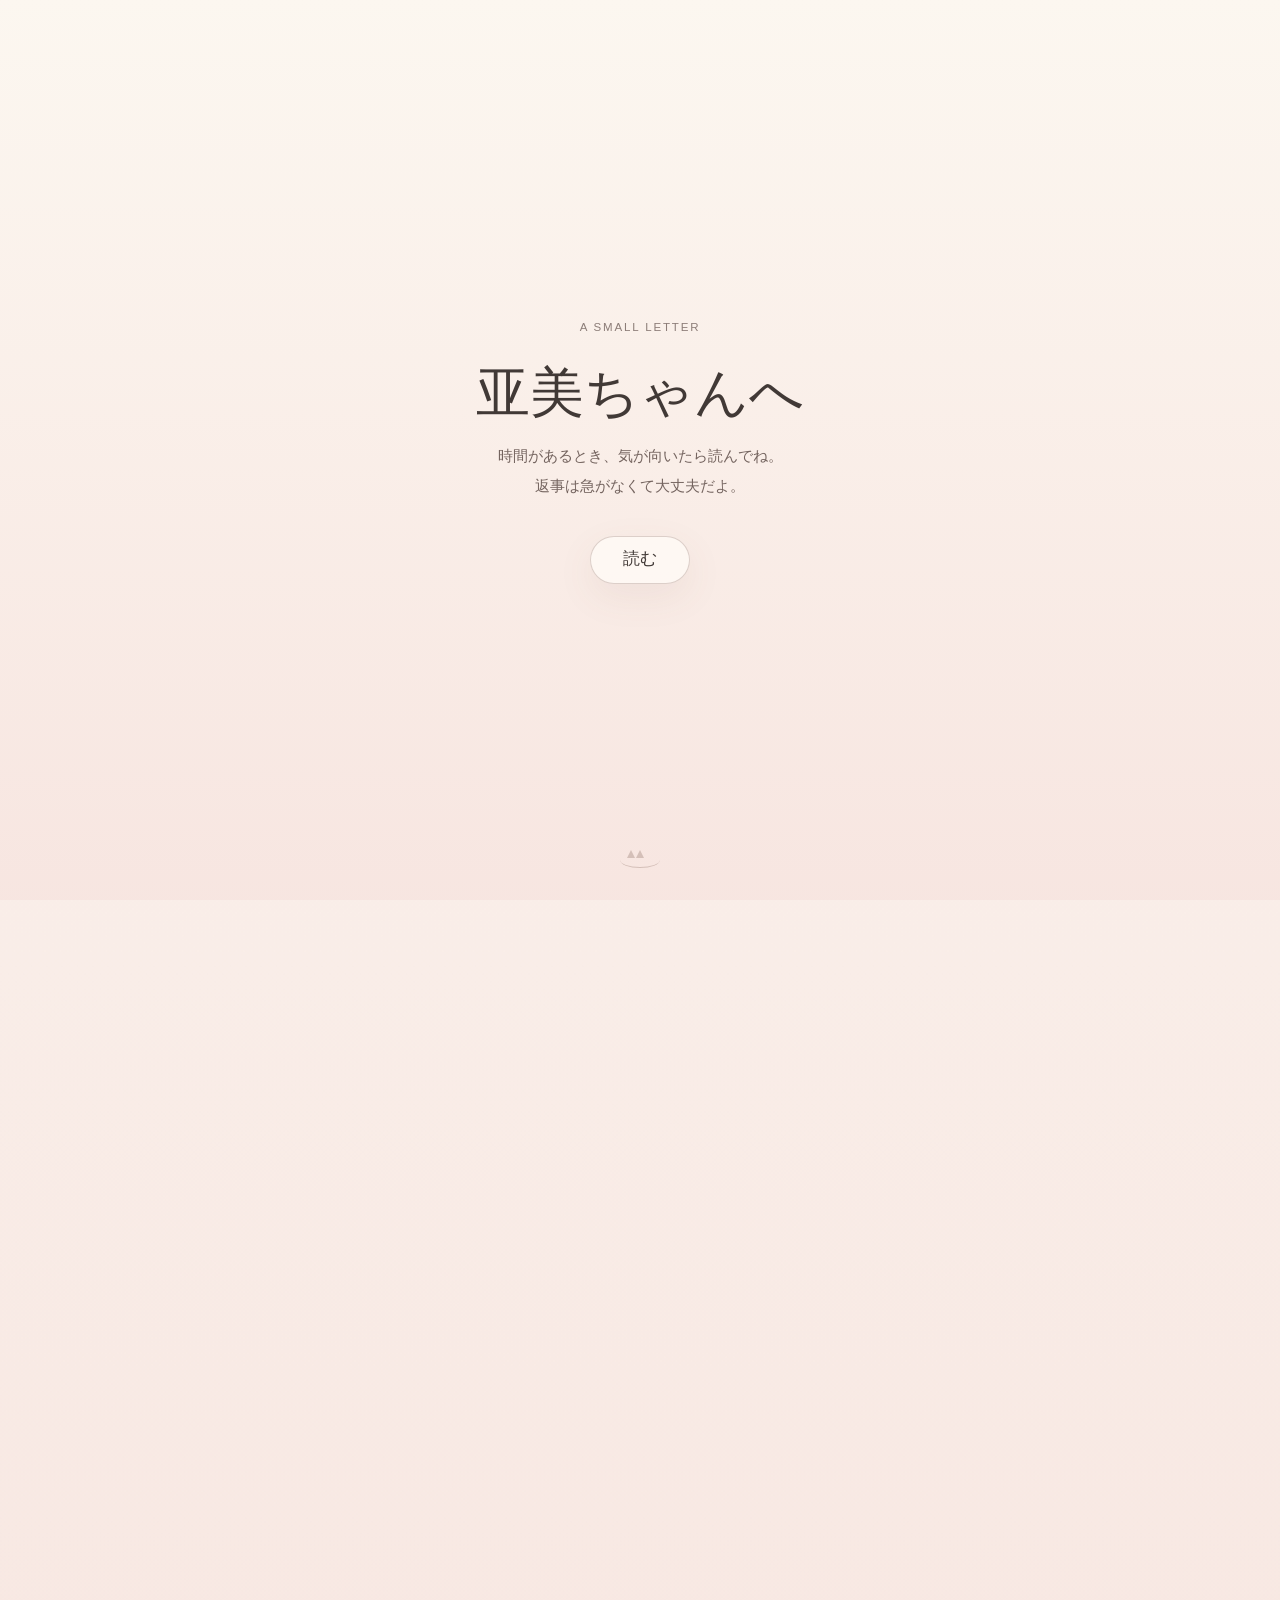
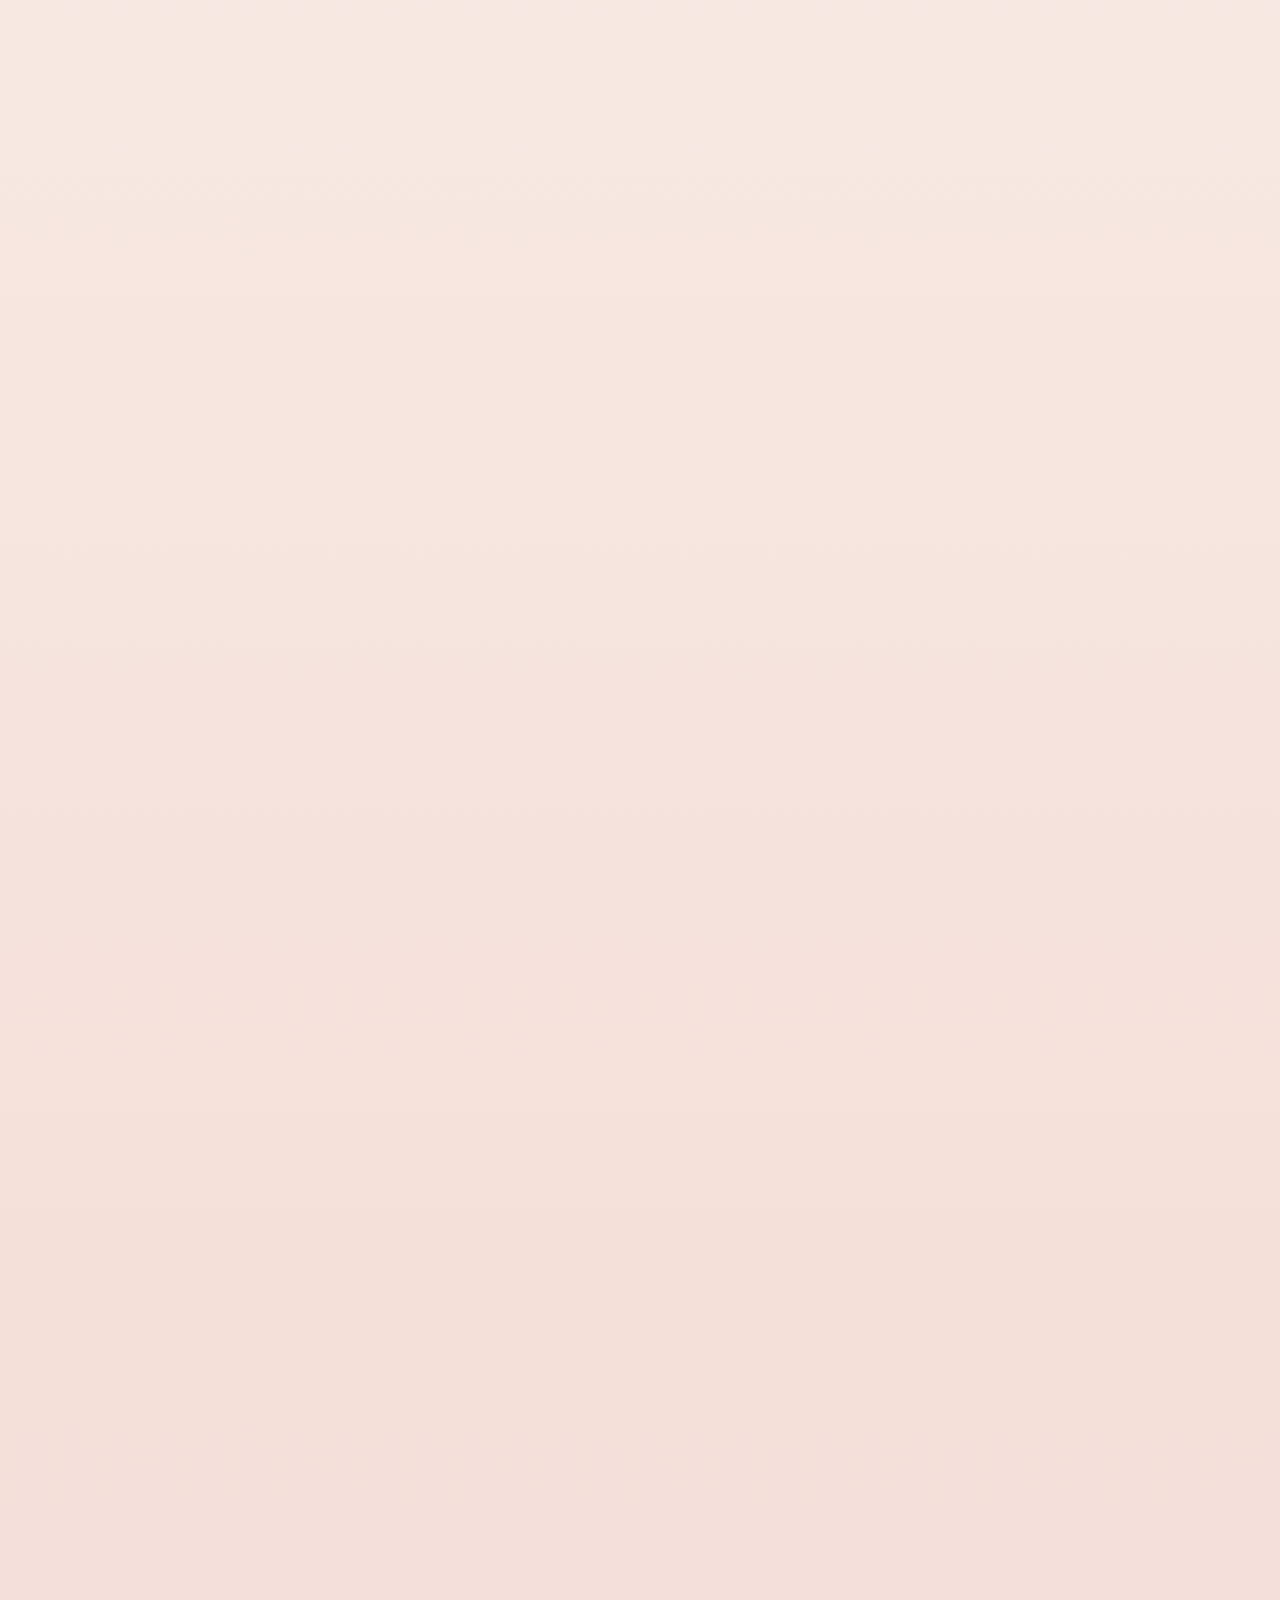
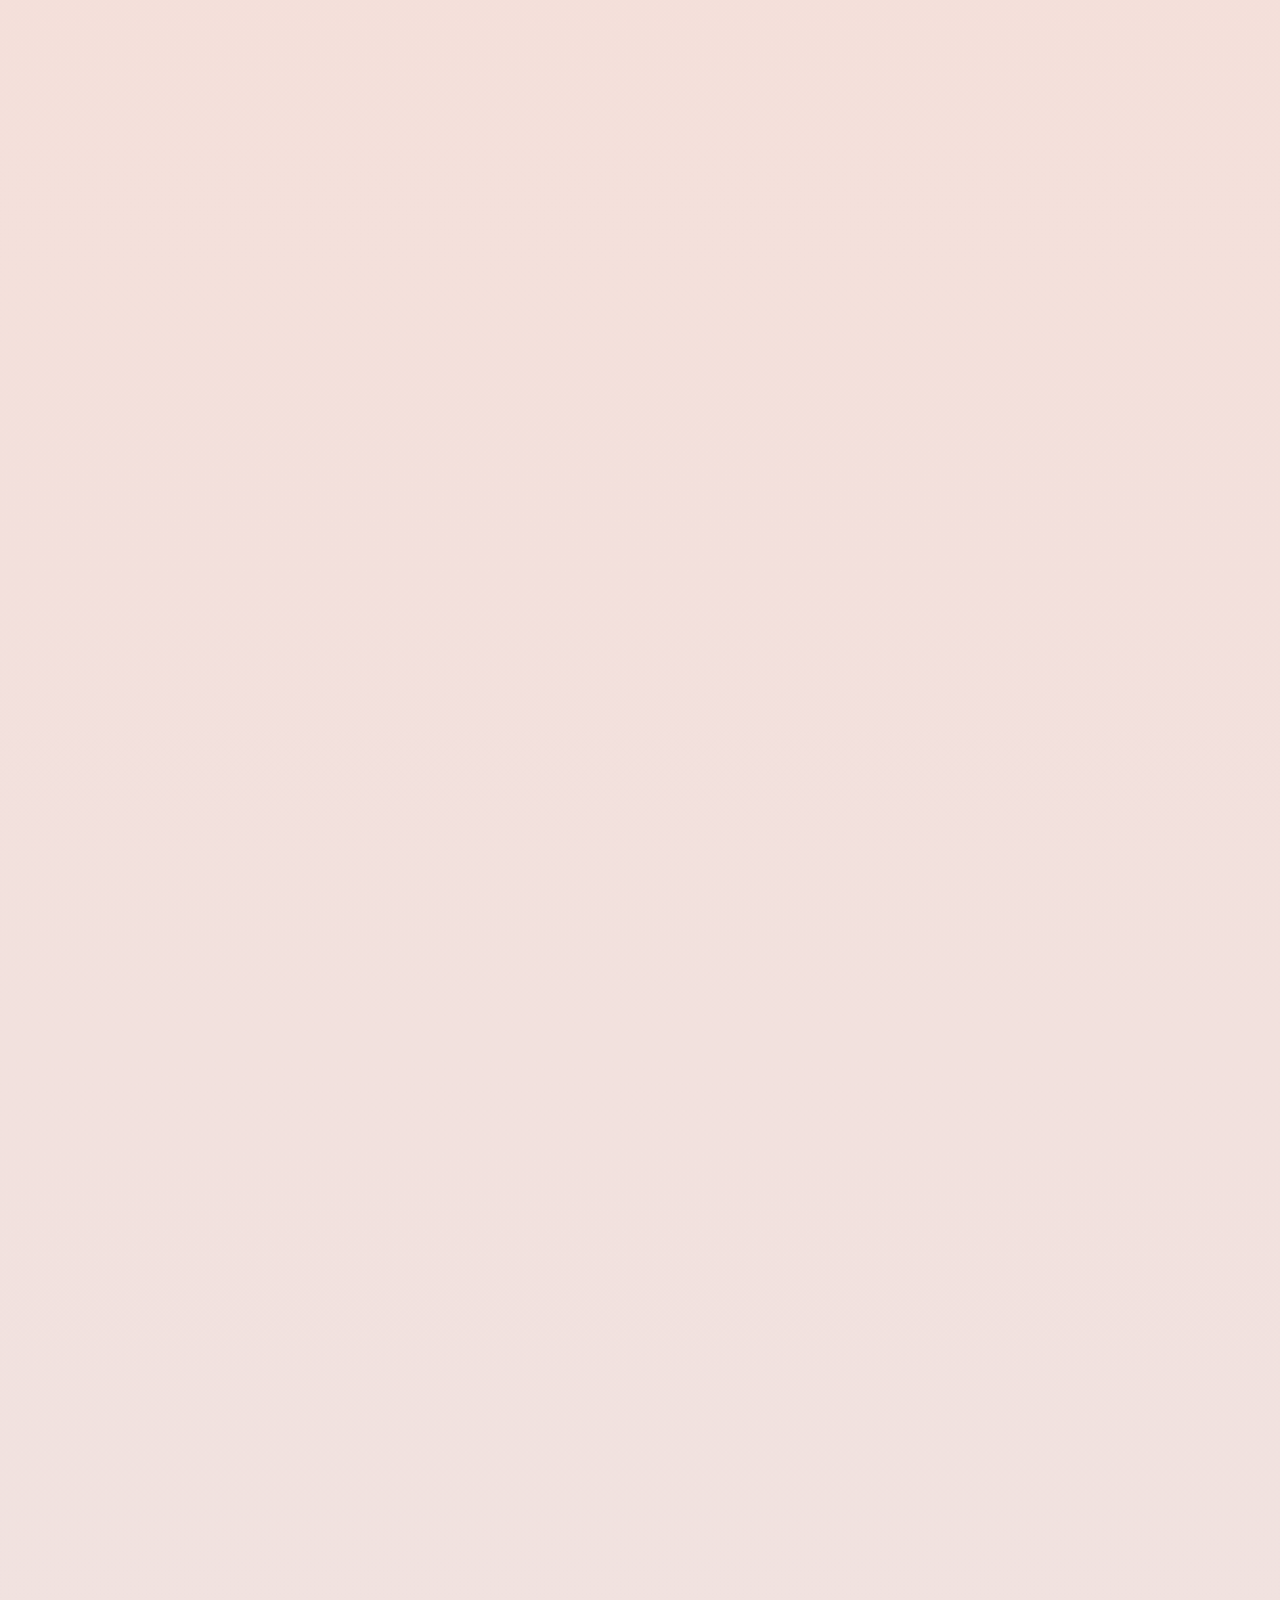
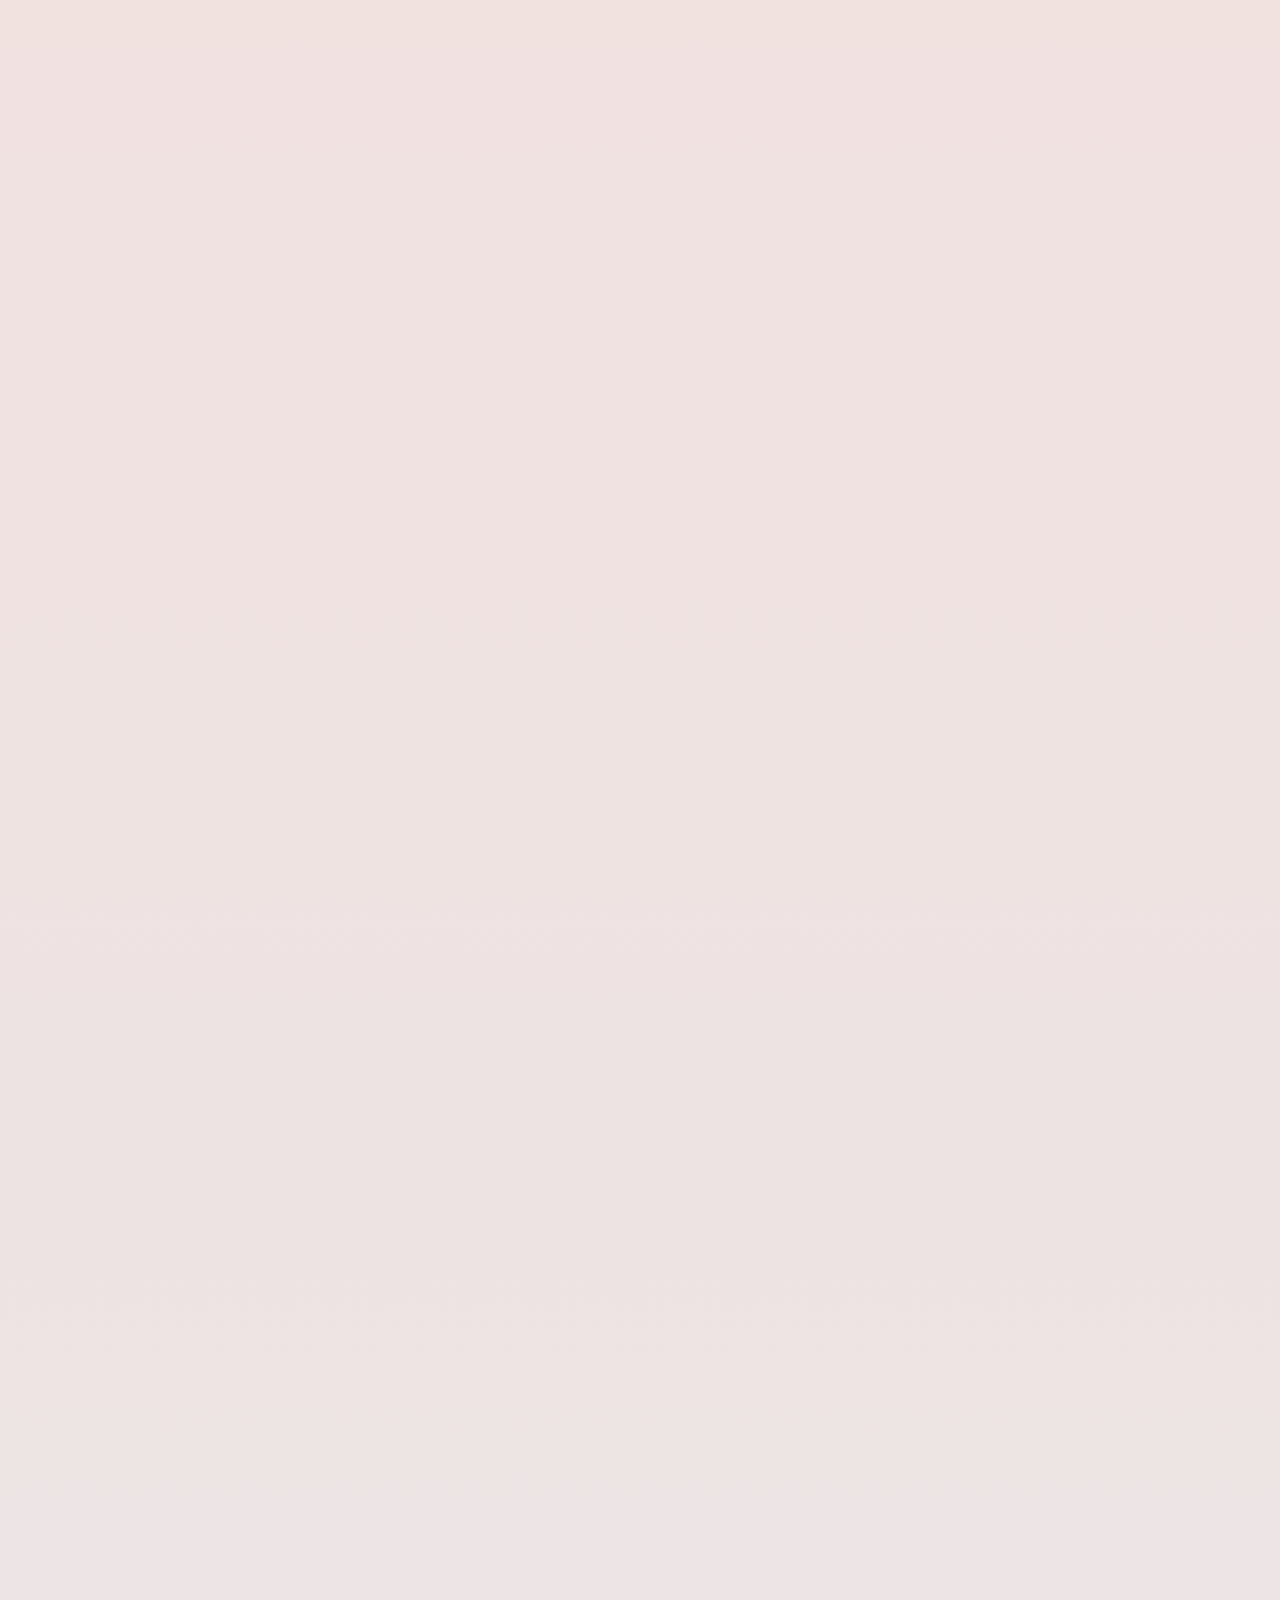
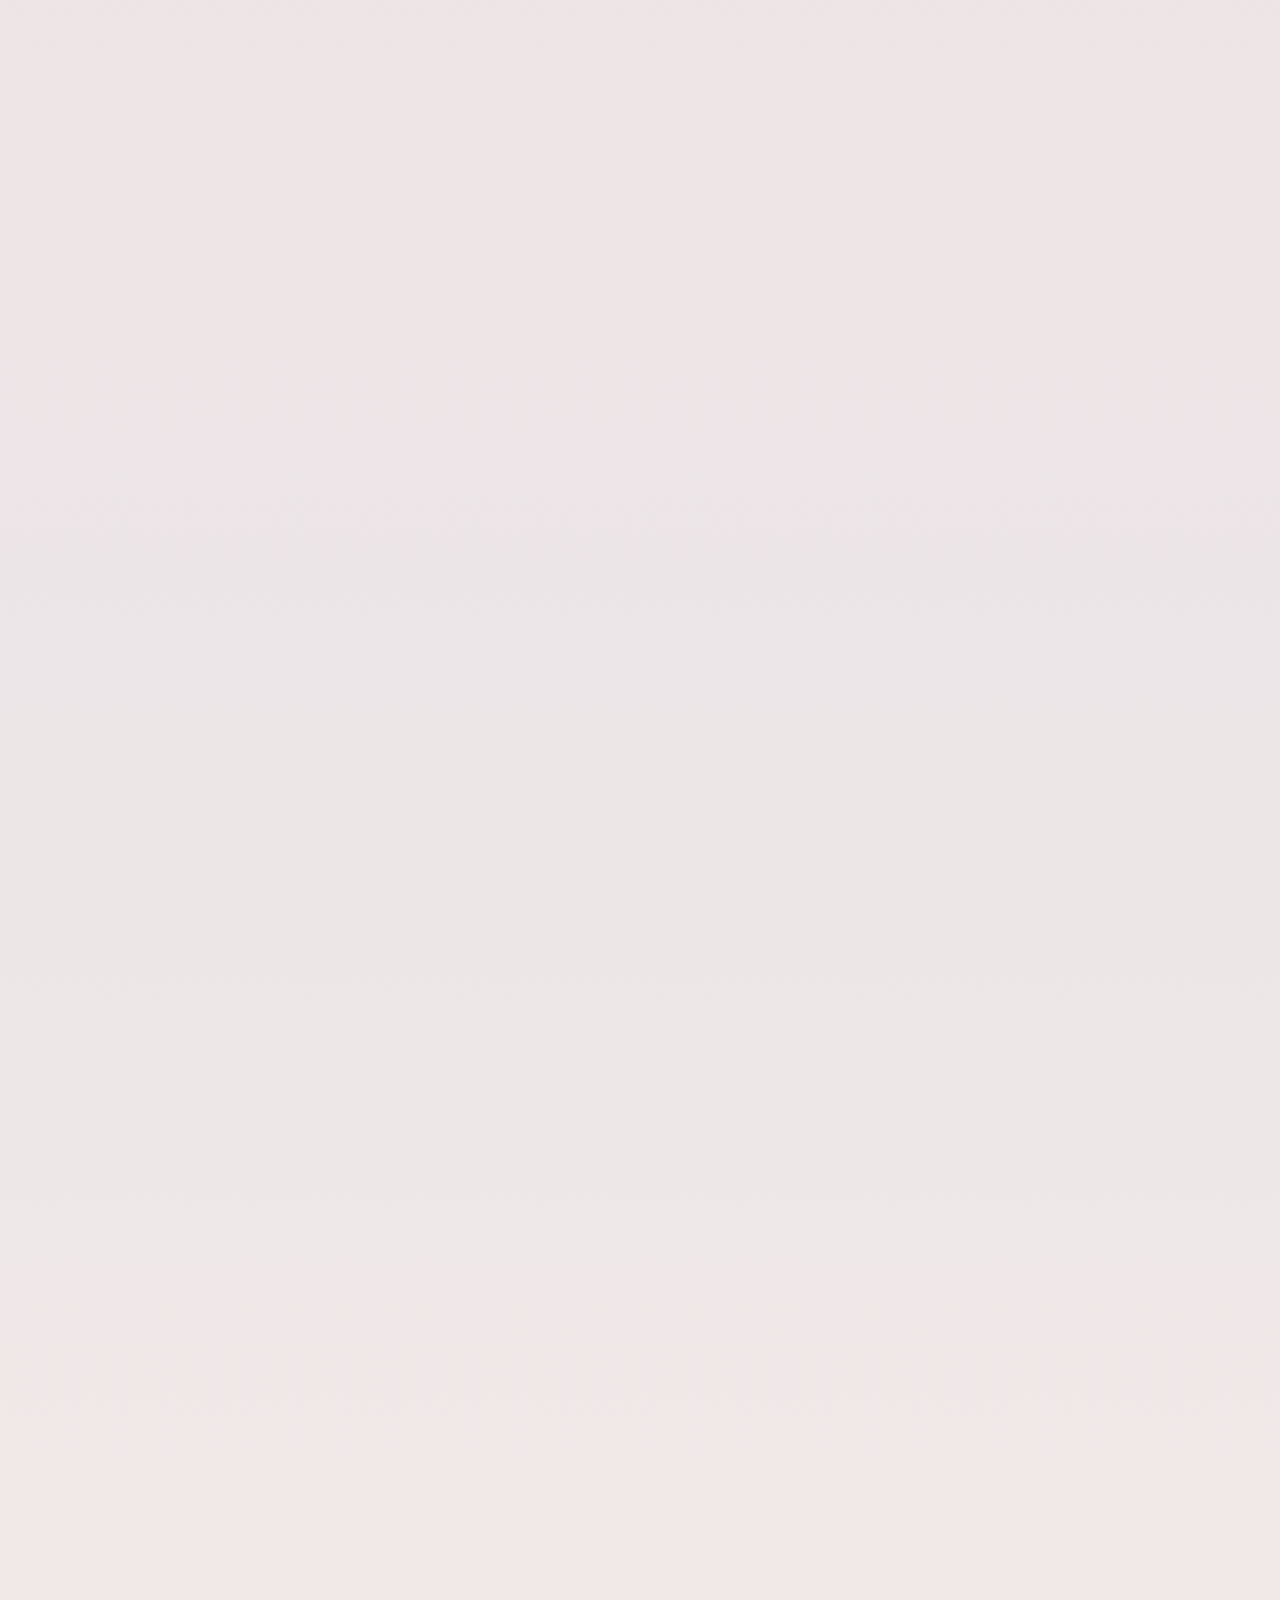
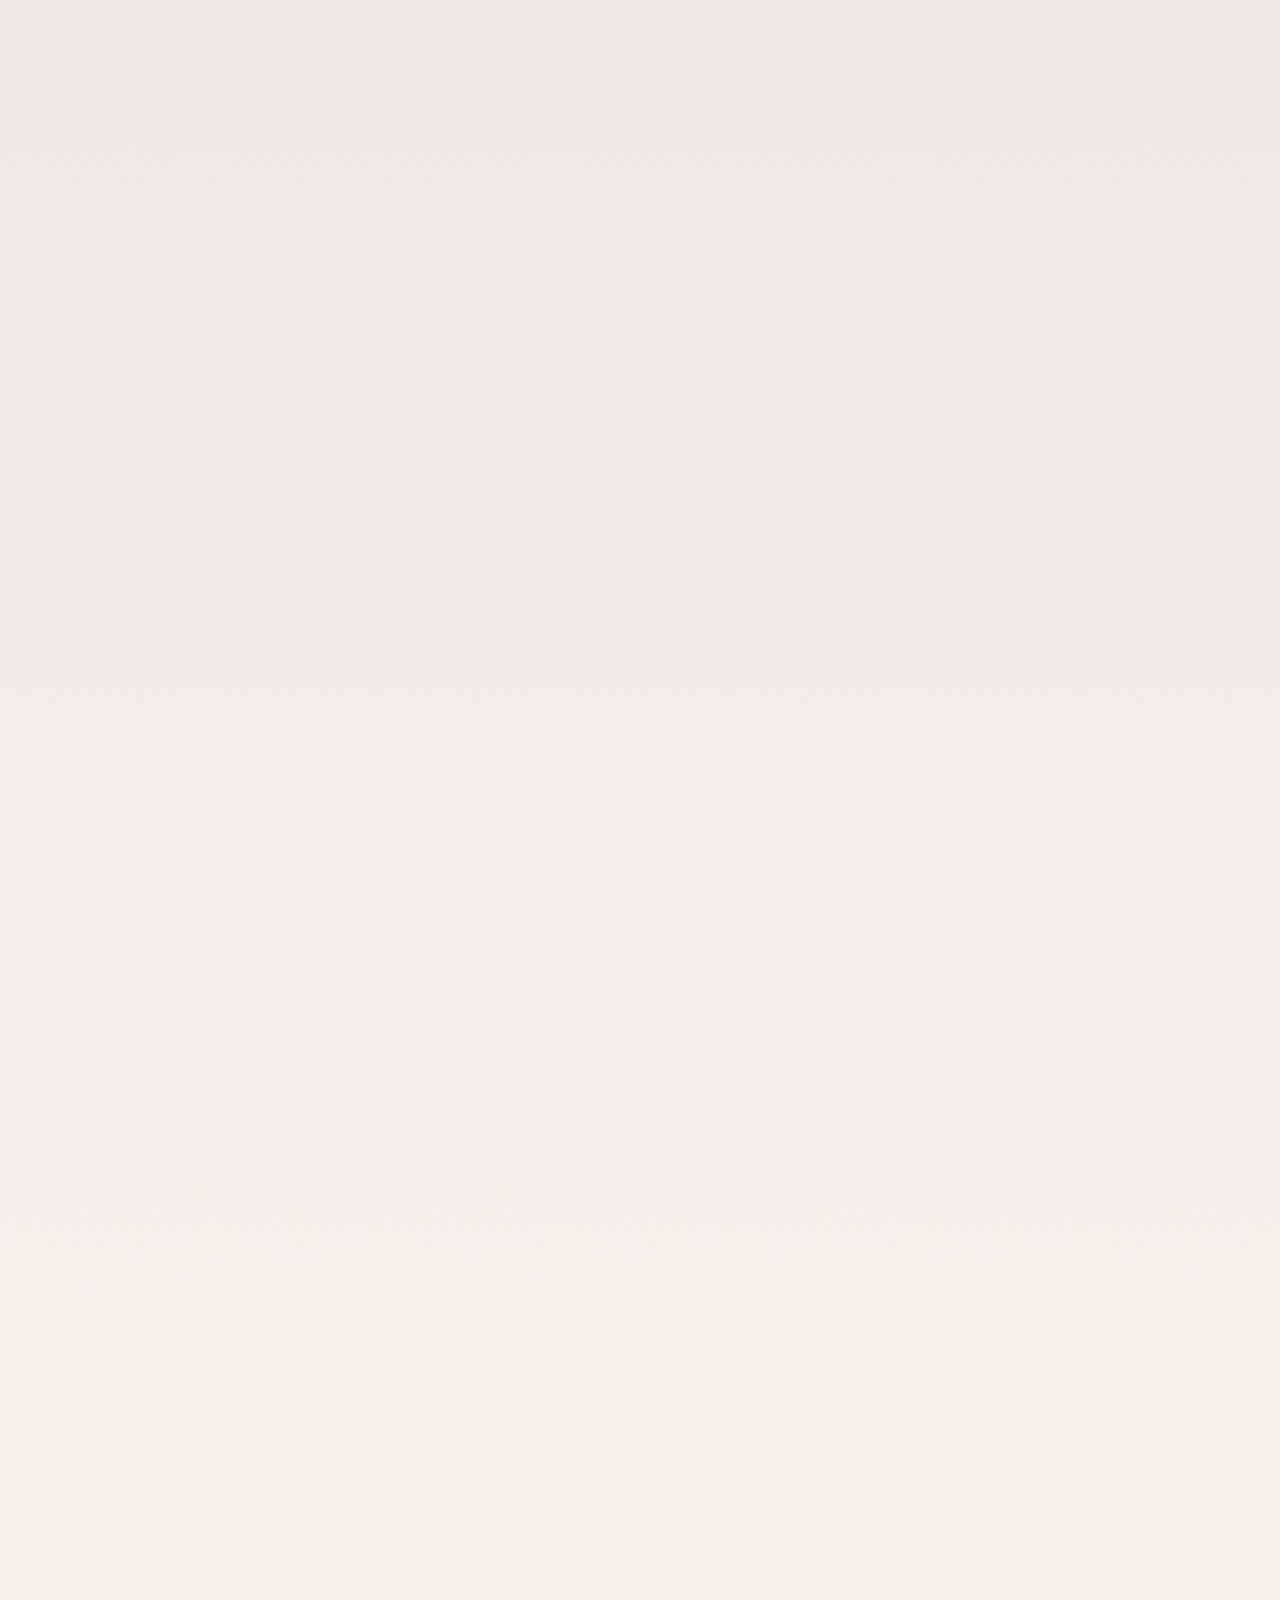
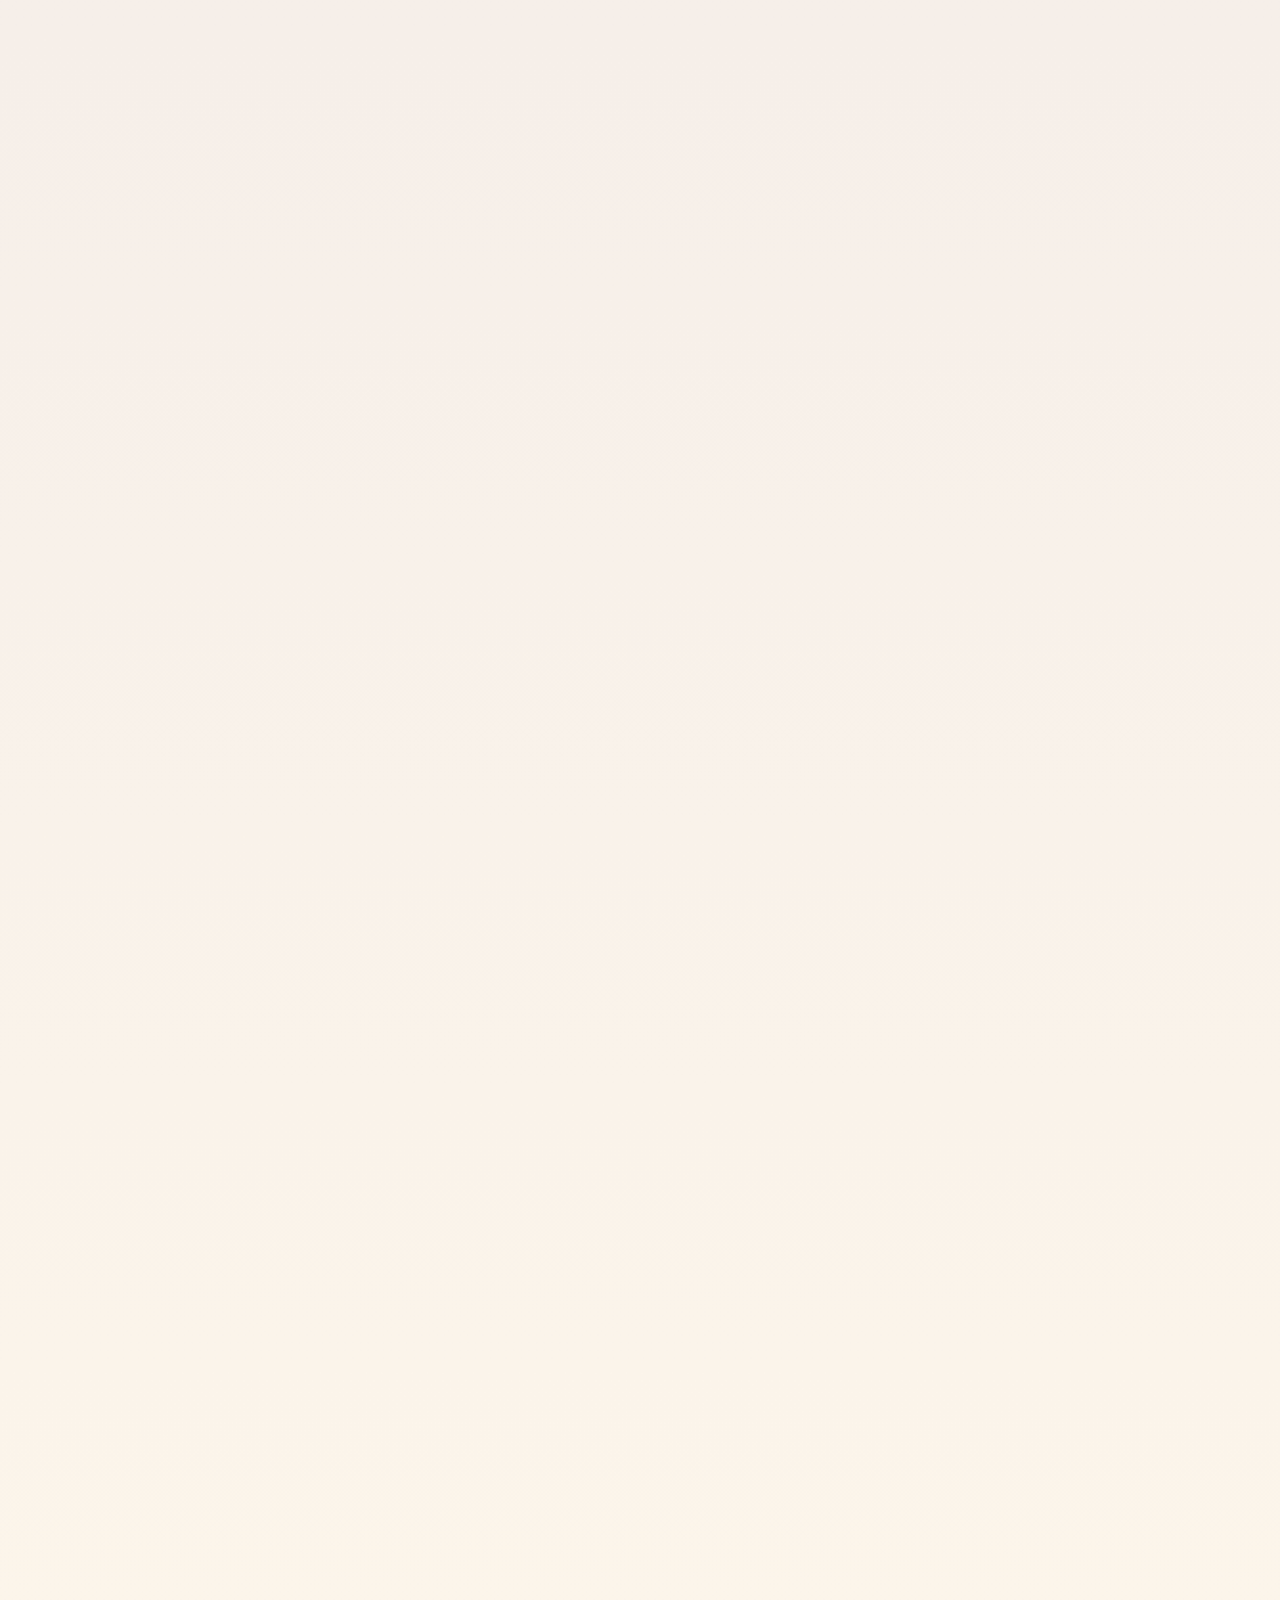
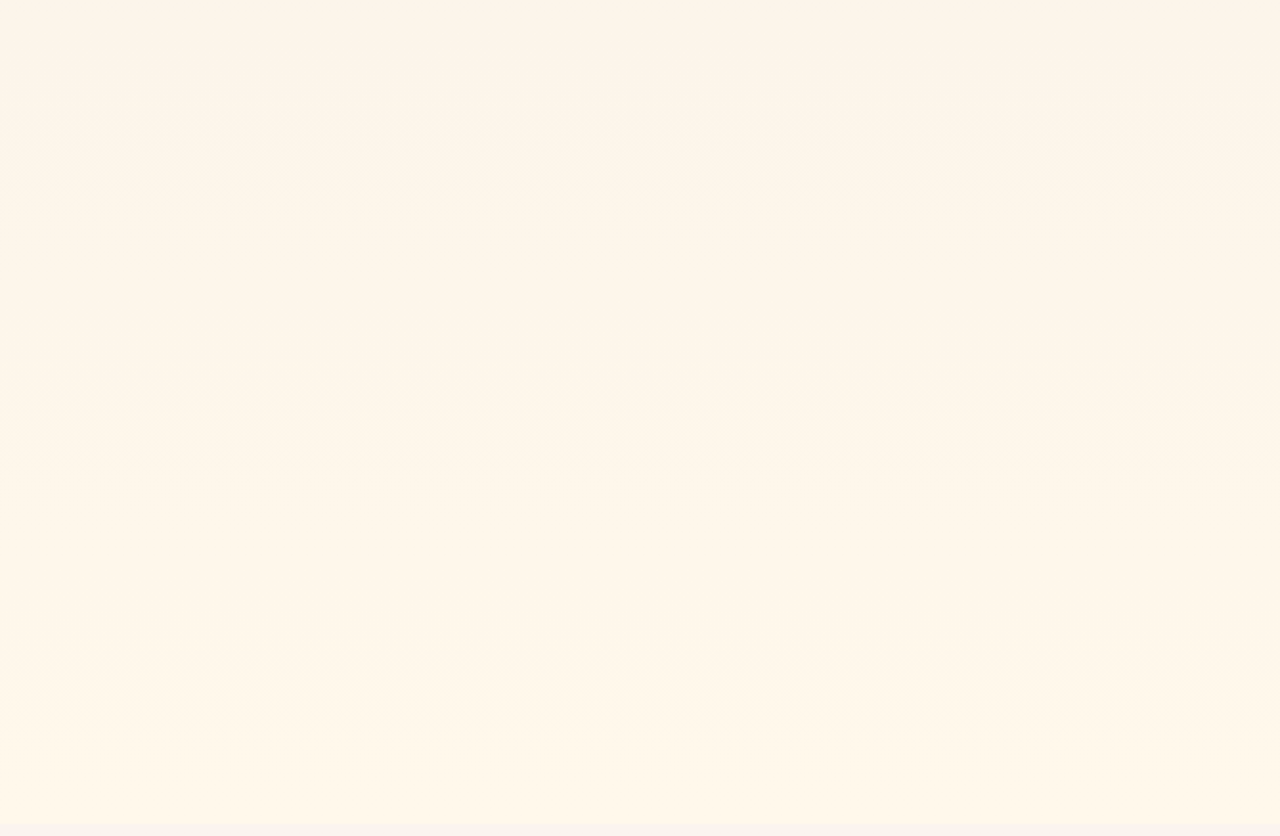
==== index.html @ 0e50ad9a "Initial personal letter site" ====
<!doctype html>
<html lang="ja">
  <head>
    <meta charset="utf-8">
    <meta name="viewport" content="width=device-width, initial-scale=1">
    <meta name="color-scheme" content="light">
    <title>亚美ちゃんへ</title>
    <meta name="description" content="A small private letter for 亚美ちゃん.">
    <link rel="stylesheet" href="styles.css">
  </head>
  <body>
    <a class="skip-link" href="#letter">本文へ移動</a>

    <header class="cover" id="cover">
      <div class="cover__inner">
        <p class="cover__label">A SMALL LETTER</p>
        <h1>亚美ちゃんへ</h1>
        <p class="cover__note">
          時間があるとき、気が向いたら読んでね。<br>
          返事は急がなくて大丈夫だよ。
        </p>
        <button class="read-button" type="button" id="readButton">読む</button>
      </div>
      <div class="quiet-cat" aria-hidden="true"></div>
    </header>

    <main class="letter" id="letter" tabindex="-1" aria-label="亚美ちゃんへの手紙">
      <!--
        Edit the letter here.
        Keep each part in the same letter-section structure.
        Keep each paragraph as a separate <p> for comfortable Japanese line wrapping.
      -->
      <section class="letter-section intro-section" aria-labelledby="intro-title">
        <h2 id="intro-title">はじめに</h2>
        <p>亚美ちゃん、ここを開いて読んでくれてありがとう。</p>
        <p>かなり長い文章になってしまって、ごめんね。<br>でも、ここに書いたことは全部、この間ずっと僕が本当に伝えたかったことです。</p>
        <p>最後まで読めなくても大丈夫。<br>ここを開いてくれただけでも、本当にありがとう。</p>
      </section>

      <section class="letter-section" aria-labelledby="thinking-title">
        <p class="section-kicker">01</p>
        <h2 id="thinking-title">最近ずっと考えていたこと</h2>
        <p>もうずいぶん長い間、亚美ちゃんからの連絡がないね。</p>
        <p>「返事できなくても大丈夫だよ。ゆっくり休んでね」って言ったのは僕なのに、今になってこんなにつらくなってるなんて、全然さっぱりした男らしくないね（笑）。</p>
        <p>ここ何日もの夜、僕の頭の中は壊れた洗濯機みたいに、ずっとぐるぐる回り続けて止まらない。</p>
        <p>もしかして、好きな人ができたのかな。</p>
        <p>仕事のプレッシャーが大きすぎて、もう僕と連絡を取る時間も気力もないのかな。</p>
        <p>二人の未来について迷い始めたのかな。</p>
        <p>それとも、ただ少し一人になる時間が必要で、自分の生活のリズムを取り戻そうとしているのかな。</p>
        <p>毎晩、日本語のサイトで、</p>
        <p>「彼女が突然連絡してこなくなったのはなぜ？」</p>
        <p>って検索までしてる。</p>
        <p>それどころか、ChatGPTまで捕まえて、この問題を何度も何度も一緒に分析してる。</p>
        <p>今まで話した内容を全部まとめたら、たぶん論文一本くらい書けると思う（笑）。</p>
        <p>……やっぱり全然さっぱりした男らしくないね。</p>
        <p>でも、どれだけ考えても、本当の答えはわからない。</p>
        <p>僕は亚美ちゃんの頭の中に入ることはできないから。</p>
        <p>本当の答えを知っているのは、亚美ちゃんだけなんだと思う。</p>
      </section>

      <section class="letter-section memory-section" aria-labelledby="memories-title">
        <p class="section-kicker">02</p>
        <h2 id="memories-title">忘れたくないこと</h2>
        <p>仕事が終わって、一人で暗い部屋にいると、二人で過ごした時間が波みたいに次々と思い出される。</p>
        <div class="memories" aria-label="思い出">
          <p>将来ハムスターを飼うか、猫を飼うかって、二人で真剣に話したこと。</p>
          <p>ニューカッスルで、せっかく水着に着替えたのに、なかなかプールに入りたがらなかったこと。</p>
          <p>ビールを一杯飲んだだけで、顔がリンゴみたいに真っ赤になったこと。</p>
          <p>人に「嫌です」って言うのが苦手で、残業も断れず、一人で頑張っていた亚美ちゃん。</p>
          <p>浴槽の中でスマホを見ながら、「ここにいると安心する」って言っていたこと。</p>
          <p>まだまだ、たくさんある。</p>
          <p>僕がキッチンで回鍋肉を作っていると、突然後ろから走ってきて抱きついてきた亚美ちゃん。</p>
          <p>僕を腕の中に抱っこして、子どもをあやすみたいに、「よしよし」ってしてくれたこと。</p>
          <p>メガネが壊れちゃって、夜なのにサングラスをかけていた亚美ちゃん。</p>
          <p>それから、離れる前の日。</p>
          <p>僕の胸の中で、ぐちゃぐちゃになるくらい泣いていた亚美ちゃん。</p>
          <p>あんなふうに泣いている亚美ちゃんを見たのは、あれが初めてだったね。</p>
          <p>今思い出しても、少し胸が痛くなる。</p>
        </div>
        <p>本当にたくさんあるね。</p>
        <p>そんな何でもないような小さな出来事が、一つずつ僕の記憶の中に残っている。</p>
        <p>思い出しているうちに、あの頃の幸せな気持ちが急に胸いっぱいに戻ってくる。</p>
        <p>でも、そのすぐあとに、今は亚美ちゃんと連絡が取れない寂しさも一緒に押し寄せてくる。</p>
        <p>だから時々、一人で笑いながら泣いてる。</p>
        <p>もし誰かに見られたら、たぶん「この人大丈夫？」って病院に連れていかれそうだね（笑）。</p>
        <p>そんな一つ一つの思い出が、少しずつ僕の心に刻まれていった。</p>
        <p>気づいたら僕の心は、亚美ちゃんの形になっていた。</p>
      </section>

      <section class="letter-section" aria-labelledby="feelings-title">
        <p class="section-kicker">03</p>
        <h2 id="feelings-title">僕の気持ち</h2>
        <p>二人で一緒に思い描いていた幸せな未来を思い出して、</p>
        <p>もしかしたら、もうその未来を見ることはできないのかもしれない、</p>
        <p>そう考えると、やっぱり涙が止まらなくなる。</p>
        <p>本当は、亚美ちゃんが今ただ疲れすぎていて、何もする気力がないだけだったらいいのに、と思ってる。</p>
        <p>でも、僕の大好きな女の子が本当にそこまで生活に追い詰められているのだとしたら、それもやっぱりつらい。</p>
        <p>亚美ちゃんの身体も、心も、ちゃんと元気なのか心配してる。</p>
        <p>この間、僕は日記を書き始めた。</p>
        <p>日本語もちゃんと勉強し始めた。</p>
        <p>今はもう五十音を全部ちゃんと読めるようになったよ！</p>
        <p>……まだ五十音だけだけどね（笑）。</p>
        <p>それから、ずっと放っていた部屋もきれいに掃除した。</p>
        <p>何かをして、自分を考えすぎる状態から引っ張り出そうとしてる。</p>
        <p>それでも、周りが静かになると、悲しさはまた少しずつ戻ってくる。</p>
        <p>本当に大好きだから、どうしても心配してしまう。</p>
        <p>でも、この時間の中で、もう一つ考えるようになったことがある。</p>
        <p>僕は、亚美ちゃんに僕たちの恋愛を「重いもの」だと思ってほしくない。</p>
        <p>まして、</p>
        <p>「私と結婚しなかったら、彼は日本に行けない」</p>
        <p>とか、</p>
        <p>「二人の未来が予定通りにならなかったら、彼の人生まで止まってしまう」</p>
        <p>なんて思ってほしくない。</p>
        <p>僕の人生を、亚美ちゃんの肩に背負わせたくない。</p>
        <p>僕はたぶん、恋愛になるとすごく不安になりやすい人なんだと思う。</p>
        <p>だからいつも、</p>
        <p>「一番好きな人は誰？」</p>
        <p>「一番結婚したい人は誰？」</p>
        <p>って亚美ちゃんに聞いてたよね。</p>
        <p>それで何度も「好き」「愛してる」って言ってもらって、それを聞いてやっと安心してた。</p>
        <p>今振り返ると、昼間は仕事でいろんなことに対応して、疲れて家に帰ってきたのに、夜になったら僕にこんなくだらない質問を何度もされる。</p>
        <p>それは、ちょっと疲れるよね。</p>
        <p>あの質問は、亚美ちゃんの問題じゃなかった。</p>
        <p>僕が、自分の安心を相手からもらいすぎていたんだと思う。</p>
        <p>だから、僕ももう少し成長しないといけないね。</p>
        <p>好きな人に何度も「まだ僕のこと好き？」って確認しなくても、自分の心の中から安心を見つけられる人になりたい。</p>
        <p>亚美ちゃんが疲れたときに、安心して逃げ込める場所になりたい。</p>
        <p>もう一つのプレッシャーにはなりたくない。</p>
      </section>

      <section class="letter-section" aria-labelledby="future-title">
        <p class="section-kicker">04</p>
        <h2 id="future-title">これから</h2>
        <p>過去を振り返ると、今でもよく自分を責めてしまう。</p>
        <p>もっと上手にできたことがあったんじゃないか。</p>
        <p>もう一度やり直せたら、何か違っていたんじゃないか。</p>
        <p>そう考えるたびに、また涙が止まらなくなる。</p>
        <p>亚美ちゃんがしりとりしようって言ってくれたとき、もっと一緒に遊べばよかった。</p>
        <p>亚美ちゃんが散歩に行きたいって言ったとき、家にこもってないで、ちゃんと元気を出して一緒に歩けばよかった。</p>
        <p>「愛してる？」とか「一番好きなのは誰？」とか、そんな確認をもう少し減らして、亚美ちゃんに余計なプレッシャーをかけなければよかった。</p>
        <p>今になると、「もしあのとき」がたくさん出てくる。</p>
        <p>でも、こういう後悔も、自分が成長するために必要な授業なのかもしれないね。</p>
        <p>もし誰かに、</p>
        <p>「二人が出会ったあの日に戻れるとしたら、その後に起きることを全部知っていても、もう一度やり直したい？」</p>
        <p>って聞かれたら、</p>
        <p>僕の答えは、やっぱり「うん」だと思う。</p>
        <p>亚美ちゃんとあんなに夢中になって恋をした時間を、何度選び直せたとしても、僕はきっとまた選ぶ。</p>
        <p>自分が上手にできなかったことを後悔することはある。</p>
        <p>でも、亚美ちゃんを愛したことを後悔したことは、一度もない。</p>
        <p>それでも、涙を拭けば、明日も太陽は昇る。</p>
        <p>少なくとも僕は、一緒にいた時間の中で、僕たちは本当にお互いを大切にしていたと信じてる。</p>
        <p>今何が起きていたとしても、あのときの幸せまで嘘になるわけじゃない。</p>
        <p>だから、亚美ちゃん。</p>
        <p>僕の人生まで背負わなきゃ、なんて思わないでほしい。</p>
        <p>「私が結婚しなかったら、この人の人生は終わっちゃう」</p>
        <p>なんて、絶対に思わなくていい。</p>
        <p>結婚のことも、二人が将来どこで暮らすかということも、もし今は考えるだけでわからなくなったり、重く感じたりするなら、ゆっくりでいい。</p>
        <p>今すぐ全部の答えを出さなくてもいい。</p>
        <p>僕も、自分の方法で東京に行く。</p>
        <p>そこで自分の生活を作って、自分の仕事を見つけて、自分自身の足で立てるように頑張る。</p>
        <p>いつか僕が亚美ちゃんの隣に立つときは、</p>
        <p>亚美ちゃんに僕の人生をそこまで運んでもらったからじゃなくて、</p>
        <p>僕自身が、一歩ずつそこまで歩いてきたからでありたい。</p>
        <p>未来は、答えを一つ選べば終わる選択問題じゃない。</p>
        <p>まだ書き終わっていない文章みたいなものだと思う。</p>
        <p>これから少しずつ、自分たちの手で続きを書いていくもの。</p>
        <p>そして最後には、</p>
        <p>僕はやっぱり、その続きを二人で一緒に書いていけたらいいなと思ってる。</p>
      </section>

      <section class="letter-section" aria-labelledby="ami-title">
        <p class="section-kicker">05</p>
        <h2 id="ami-title">亚美ちゃんへ</h2>
        <p>僕はこれからも、二人で並んで幸せな人生の道を歩いていけたらいいなと思ってる。</p>
        <p>お互いを前に進ませてくれる存在になれたらいい。</p>
        <p>何年も経ったあと、渋谷の人混みですれ違っても、お互いに気づかないような二人にはなりたくない。</p>
        <p>だから、亚美ちゃん。</p>
        <p>もし少し余裕ができて、僕と話してもいいと思える日が来たら、</p>
        <p>抱えていることを僕に話してほしい。</p>
        <p>どれだけ長くてもいい。</p>
        <p>どれだけ複雑でもいい。</p>
        <p>どれだけ言いにくいことでも、僕はちゃんと聞く。</p>
        <p>責めたりしない。</p>
        <p>すぐに答えを出してほしいとも言わない。</p>
        <p>二人で解決できることなら、一緒にゆっくり考えよう。</p>
        <p>亚美ちゃん自身もどうしたらいいかわからないことなら、僕はただ静かに話を聞いているだけでもいい。</p>
        <p>僕は亚美ちゃんの手を握って、一緒にこの長い夜を歩いていきたい。</p>
        <p>そしていつか、</p>
        <p>二人の朝日まで、一緒にたどり着きたい。</p>
        <p>それが、今の僕が本当に望んでいる未来です。</p>
        <p>でも、未来は僕一人のものじゃないこともわかってる。</p>
        <p>だから最後に亚美ちゃんがどんな道を選んでも、</p>
        <p>僕はその選択を尊重するし、受け止める。</p>
        <p>だって、最後にどんな未来になったとしても、</p>
        <p>僕はこの可愛い子に、ずっと幸せでいてほしいから。</p>
      </section>

      <section class="letter-ending" aria-label="最後の言葉">
        <p>亚美ちゃんは猫が一番好きだよね。</p>
        <p>だから、これからの亚美ちゃんも、猫みたいに生きていってほしい。</p>
        <p>たくさん愛されて、</p>
        <p>自分の好きな場所にいて、</p>
        <p>自分の好きなことをして、</p>
        <p>行きたいところへ行って、</p>
        <p>自由に、のびのびと日向ぼっこしていてほしい。</p>
        <p>疲れた日には、</p>
        <p>安心できる場所を見つけて、小さく丸くなって、ゆっくり眠ればいい。</p>
        <p>そして目を覚ましたら、</p>
        <p>また新しい一日が始まる。</p>
        <p>そして、もしできるなら——</p>
        <p>亚美ちゃんが疲れたときに、安心して帰ってこられる場所の一つに、僕もなれたらいいな。</p>
        <p class="final-cat">🐈</p>
        <div class="resting-cat" aria-hidden="true"></div>

        <div class="acknowledgement" id="acknowledgement">
          <div class="acknowledgement__prompt" id="ackPrompt">
            <p>もし最後まで読んでくれたなら、<br>返事の代わりに、これだけ押してくれても大丈夫だよ。</p>
            <button class="acknowledgement__button" type="button" id="ackButton">読んだよ</button>
          </div>
          <div class="acknowledgement__complete" id="ackComplete" hidden>
            <p>ありがとう。<br>最後まで読んでくれて、本当にありがとう。</p>
            <div class="thank-you-cat" aria-hidden="true"></div>
          </div>
        </div>
      </section>
    </main>

    <script src="script.js" defer></script>
  </body>
</html>
---- styles.css ----
:root {
  --text: #413936;
  --muted: #8c7d78;
  --faint: #b8a7a0;
  --line: rgba(148, 118, 106, 0.24);
  --evening: #fbf4ef;
  --evening-blush: #f5dfd9;
  --night: #ece5e7;
  --morning: #fff8eb;
  --paper: rgba(255, 252, 247, 0.56);
  --focus: #8b6157;
}

* {
  box-sizing: border-box;
}

html {
  min-width: 320px;
  scroll-behavior: smooth;
  text-size-adjust: 100%;
}

body {
  margin: 0;
  min-height: 100vh;
  overflow-x: hidden;
  color: var(--text);
  background:
    linear-gradient(180deg,
      var(--evening) 0%,
      var(--evening-blush) 24%,
      var(--night) 58%,
      var(--morning) 100%);
  font-family:
    "Hiragino Mincho ProN",
    "Yu Mincho",
    "Hiragino Sans",
    "Yu Gothic",
    "Noto Sans JP",
    serif;
  font-size: 16px;
  line-height: 2.05;
  letter-spacing: 0;
  -webkit-font-smoothing: antialiased;
}

body::before {
  position: fixed;
  inset: 0;
  z-index: -1;
  pointer-events: none;
  content: "";
  background:
    radial-gradient(circle at 50% 8%, rgba(255, 249, 235, 0.64), transparent 34%),
    linear-gradient(90deg, rgba(255, 255, 255, 0.18), transparent 38%, rgba(255, 255, 255, 0.12));
}

button,
input,
textarea {
  font: inherit;
}

.skip-link {
  position: absolute;
  left: 1rem;
  top: 1rem;
  z-index: 10;
  padding: 0.45rem 0.75rem;
  transform: translateY(-150%);
  border-radius: 999px;
  background: #fffaf4;
  color: var(--text);
}

.skip-link:focus {
  transform: translateY(0);
}

.cover {
  position: fixed;
  inset: 0;
  z-index: 2;
  display: grid;
  place-items: center;
  min-height: 100svh;
  padding: 2rem 1.35rem;
  text-align: center;
  background:
    linear-gradient(180deg, rgba(252, 247, 240, 0.98), rgba(247, 229, 224, 0.96)),
    var(--evening);
  transition: opacity 560ms ease, visibility 560ms ease;
}

.cover.is-hidden {
  visibility: hidden;
  opacity: 0;
}

.cover__inner {
  width: min(100%, 34rem);
}

.cover__label,
.section-kicker {
  margin: 0;
  color: var(--muted);
  font-family: -apple-system, BlinkMacSystemFont, "Segoe UI", sans-serif;
  font-size: 0.72rem;
  letter-spacing: 0.16em;
}

h1,
h2,
p {
  overflow-wrap: anywhere;
}

h1 {
  margin: 1.05rem 0 0.75rem;
  font-size: clamp(2rem, 11vw, 3.35rem);
  font-weight: 500;
  line-height: 1.35;
}

.cover__note {
  margin: 0;
  color: #74645f;
  font-size: 0.95rem;
  line-height: 1.95;
}

.read-button {
  min-width: 6.25rem;
  min-height: 3rem;
  margin-top: 2.2rem;
  border: 1px solid rgba(133, 100, 91, 0.28);
  border-radius: 999px;
  background: rgba(255, 252, 248, 0.76);
  color: var(--text);
  cursor: pointer;
  box-shadow: 0 0.8rem 2.4rem rgba(123, 88, 78, 0.08);
  transition: transform 180ms ease, background-color 180ms ease, border-color 180ms ease;
}

.read-button:hover {
  transform: translateY(-1px);
  border-color: rgba(133, 100, 91, 0.42);
  background: rgba(255, 252, 248, 0.96);
}

.read-button:focus-visible,
.acknowledgement__button:focus-visible,
.skip-link:focus-visible {
  outline: 2px solid var(--focus);
  outline-offset: 4px;
}

.quiet-cat,
.resting-cat {
  position: absolute;
  opacity: 0.38;
}

.quiet-cat {
  left: 50%;
  bottom: 2rem;
  width: 2.5rem;
  height: 1rem;
  transform: translateX(-50%);
  border-bottom: 1.5px solid #9d8278;
  border-radius: 50%;
}

.quiet-cat::before,
.quiet-cat::after {
  position: absolute;
  bottom: 0.58rem;
  width: 0;
  height: 0;
  content: "";
  border-left: 0.26rem solid transparent;
  border-right: 0.26rem solid transparent;
  border-bottom: 0.52rem solid #9d8278;
}

.quiet-cat::before {
  left: 0.46rem;
}

.quiet-cat::after {
  left: 0.98rem;
}

.letter {
  width: min(100%, 44rem);
  margin: 0 auto;
  padding: 13vh 1.35rem 18vh;
  opacity: 0;
  pointer-events: none;
  transform: translateY(0.75rem);
  transition: opacity 620ms ease 120ms, transform 620ms ease 120ms;
}

.letter.is-visible {
  opacity: 1;
  pointer-events: auto;
  transform: translateY(0);
}

.letter:focus {
  outline: none;
}

.letter-section {
  margin: 0;
  padding: 5rem 0;
  border-top: 1px solid var(--line);
}

.letter-section:first-child {
  border-top: 0;
}

.intro-section {
  padding-top: 2.5rem;
}

.section-kicker {
  margin-bottom: 0.72rem;
  color: var(--faint);
}

h2 {
  margin: 0 0 1.8rem;
  font-size: clamp(1.32rem, 5.8vw, 1.82rem);
  font-weight: 500;
  line-height: 1.55;
}

p {
  margin: 0;
}

.letter-section p + p,
.letter-ending p + p {
  margin-top: 1.28rem;
}

.memories {
  position: relative;
  margin: 2.35rem 0;
  padding-left: 1.2rem;
}

.memories::before {
  position: absolute;
  inset: 0 auto 0 0;
  width: 1px;
  content: "";
  background: linear-gradient(180deg, transparent, rgba(158, 124, 114, 0.48), transparent);
}

.memories p {
  color: #554844;
}

.memories p + p {
  margin-top: 1.36rem;
}

.letter-ending {
  position: relative;
  min-height: 92svh;
  display: flex;
  flex-direction: column;
  justify-content: center;
  padding: 6rem 0 6.5rem;
  text-align: center;
}

.letter-ending::before {
  position: absolute;
  inset: 1rem -1.35rem;
  z-index: -1;
  content: "";
  background: radial-gradient(circle at 50% 58%, rgba(255, 252, 240, 0.42), transparent 64%);
}

.letter-ending p {
  color: #5a4c47;
  font-size: clamp(1.05rem, 4.9vw, 1.32rem);
  line-height: 2.18;
}

.final-cat {
  margin-top: 2.35rem;
  font-family: "Segoe UI Emoji", "Apple Color Emoji", sans-serif;
  font-size: 1.35rem;
  line-height: 1;
  opacity: 0.72;
}

.acknowledgement {
  width: min(100%, 26rem);
  margin: 8.5rem auto 0;
  color: #75665f;
}

.acknowledgement__prompt {
  transition: opacity 560ms ease, transform 560ms ease;
}

.acknowledgement__prompt.is-leaving {
  opacity: 0;
  transform: translateY(0.4rem);
}

.acknowledgement__prompt p,
.acknowledgement__complete p {
  color: #75665f;
  font-size: 0.92rem;
  line-height: 2;
}

.acknowledgement__button {
  min-width: 5.75rem;
  min-height: 2.65rem;
  margin-top: 1.6rem;
  border: 1px solid rgba(139, 105, 95, 0.22);
  border-radius: 999px;
  background: rgba(255, 253, 248, 0.5);
  color: #5f514c;
  cursor: pointer;
  box-shadow: 0 0.7rem 1.8rem rgba(116, 88, 80, 0.055);
  transition: opacity 220ms ease, transform 180ms ease, border-color 180ms ease, background-color 180ms ease;
}

.acknowledgement__button:hover:not(:disabled) {
  transform: translateY(-1px);
  border-color: rgba(139, 105, 95, 0.34);
  background: rgba(255, 253, 248, 0.76);
}

.acknowledgement__button:disabled {
  cursor: default;
  opacity: 0.62;
}

.acknowledgement__complete {
  opacity: 0;
  transform: translateY(0.45rem);
}

.acknowledgement__complete.is-visible {
  opacity: 1;
  transform: translateY(0);
  transition: opacity 620ms ease, transform 620ms ease;
}

.thank-you-cat {
  position: relative;
  width: 3.4rem;
  height: 1.9rem;
  margin: 2.1rem auto 0;
  opacity: 0.58;
}

.thank-you-cat::before {
  position: absolute;
  left: 0.35rem;
  bottom: 0.28rem;
  width: 2.25rem;
  height: 1rem;
  content: "";
  border: 1.5px solid #a88e7f;
  border-top: 0;
  border-radius: 0 0 48% 48%;
}

.thank-you-cat::after {
  position: absolute;
  right: 0.34rem;
  bottom: 0.44rem;
  width: 0.94rem;
  height: 0.94rem;
  content: "";
  border-top: 1.5px solid #a88e7f;
  border-right: 1.5px solid #a88e7f;
  border-radius: 50%;
}

.thank-you-cat span {
  display: none;
}

.resting-cat {
  left: 50%;
  bottom: 12vh;
  width: 3.2rem;
  height: 1.45rem;
  transform: translateX(-50%);
  border-bottom: 1.5px solid #a88e7f;
  border-radius: 50% 50% 45% 45%;
}

.resting-cat::before {
  position: absolute;
  right: -0.28rem;
  bottom: 0.18rem;
  width: 1rem;
  height: 1rem;
  content: "";
  border-top: 1.5px solid #a88e7f;
  border-right: 1.5px solid #a88e7f;
  border-radius: 50%;
}

.resting-cat::after {
  position: absolute;
  left: 0.45rem;
  bottom: 0.92rem;
  width: 0.7rem;
  height: 0.7rem;
  content: "";
  border-top: 1.5px solid #a88e7f;
  border-left: 1.5px solid #a88e7f;
  transform: rotate(45deg);
}

@media (min-width: 48rem) {
  body {
    font-size: 17px;
  }

  .cover,
  .letter {
    padding-left: 2rem;
    padding-right: 2rem;
  }

  .letter-section {
    padding: 6.2rem 0;
  }

  .memories {
    margin-left: 1.5rem;
  }
}

@media (prefers-reduced-motion: reduce) {
  *,
  *::before,
  *::after {
    scroll-behavior: auto !important;
    transition-duration: 0.01ms !important;
    animation-duration: 0.01ms !important;
    animation-iteration-count: 1 !important;
  }
}
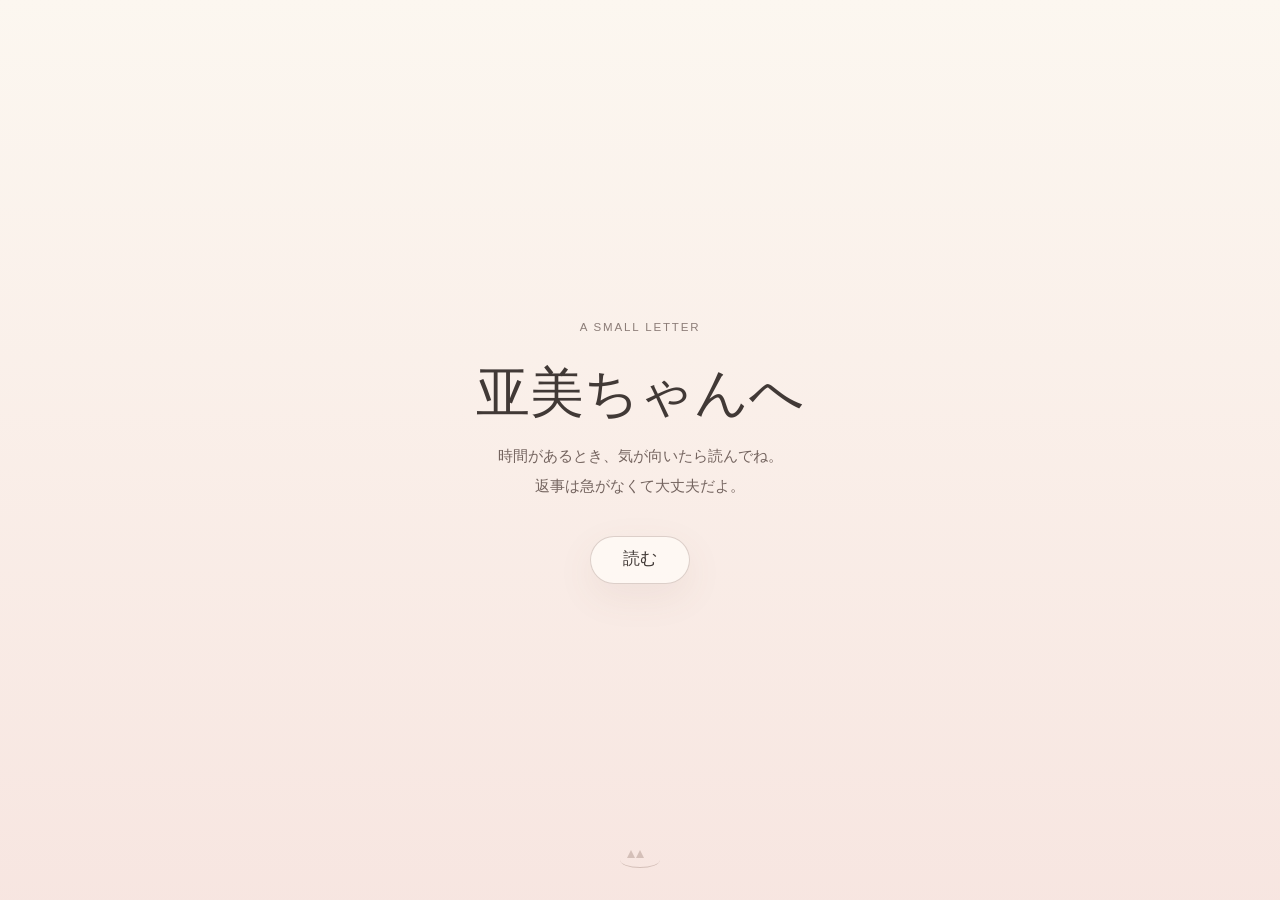
==== commit 1aa3e9f0: "Add paginated reading flow" ====
--- a/index.html
+++ b/index.html
@@ -30,14 +30,17 @@
         Keep each part in the same letter-section structure.
         Keep each paragraph as a separate <p> for comfortable Japanese line wrapping.
       -->
-      <section class="letter-section intro-section" aria-labelledby="intro-title">
+      <section class="letter-section intro-section reading-page" data-reading-page="intro" aria-labelledby="intro-title">
         <h2 id="intro-title">はじめに</h2>
         <p>亚美ちゃん、ここを開いて読んでくれてありがとう。</p>
         <p>かなり長い文章になってしまって、ごめんね。<br>でも、ここに書いたことは全部、この間ずっと僕が本当に伝えたかったことです。</p>
         <p>最後まで読めなくても大丈夫。<br>ここを開いてくれただけでも、本当にありがとう。</p>
-      </section>
-
-      <section class="letter-section" aria-labelledby="thinking-title">
+        <nav class="page-navigation page-navigation--first" aria-label="手紙のページ移動">
+          <button class="page-nav-button" type="button" data-next-page>次へ →</button>
+        </nav>
+      </section>
+
+      <section class="letter-section reading-page" data-reading-page="1" aria-labelledby="thinking-title">
         <p class="section-kicker">01</p>
         <h2 id="thinking-title">最近ずっと考えていたこと</h2>
         <p>もうずいぶん長い間、亚美ちゃんからの連絡がないね。</p>
@@ -56,9 +59,13 @@
         <p>でも、どれだけ考えても、本当の答えはわからない。</p>
         <p>僕は亚美ちゃんの頭の中に入ることはできないから。</p>
         <p>本当の答えを知っているのは、亚美ちゃんだけなんだと思う。</p>
-      </section>
-
-      <section class="letter-section memory-section" aria-labelledby="memories-title">
+        <nav class="page-navigation" aria-label="手紙のページ移動">
+          <button class="page-nav-button" type="button" data-previous-page>← 前へ</button>
+          <button class="page-nav-button" type="button" data-next-page>次へ →</button>
+        </nav>
+      </section>
+
+      <section class="letter-section memory-section reading-page" data-reading-page="2" aria-labelledby="memories-title">
         <p class="section-kicker">02</p>
         <h2 id="memories-title">忘れたくないこと</h2>
         <p>仕事が終わって、一人で暗い部屋にいると、二人で過ごした時間が波みたいに次々と思い出される。</p>
@@ -85,9 +92,13 @@
         <p>もし誰かに見られたら、たぶん「この人大丈夫？」って病院に連れていかれそうだね（笑）。</p>
         <p>そんな一つ一つの思い出が、少しずつ僕の心に刻まれていった。</p>
         <p>気づいたら僕の心は、亚美ちゃんの形になっていた。</p>
-      </section>
-
-      <section class="letter-section" aria-labelledby="feelings-title">
+        <nav class="page-navigation" aria-label="手紙のページ移動">
+          <button class="page-nav-button" type="button" data-previous-page>← 前へ</button>
+          <button class="page-nav-button" type="button" data-next-page>次へ →</button>
+        </nav>
+      </section>
+
+      <section class="letter-section reading-page" data-reading-page="3" aria-labelledby="feelings-title">
         <p class="section-kicker">03</p>
         <h2 id="feelings-title">僕の気持ち</h2>
         <p>二人で一緒に思い描いていた幸せな未来を思い出して、</p>
@@ -126,9 +137,13 @@
         <p>好きな人に何度も「まだ僕のこと好き？」って確認しなくても、自分の心の中から安心を見つけられる人になりたい。</p>
         <p>亚美ちゃんが疲れたときに、安心して逃げ込める場所になりたい。</p>
         <p>もう一つのプレッシャーにはなりたくない。</p>
-      </section>
-
-      <section class="letter-section" aria-labelledby="future-title">
+        <nav class="page-navigation" aria-label="手紙のページ移動">
+          <button class="page-nav-button" type="button" data-previous-page>← 前へ</button>
+          <button class="page-nav-button" type="button" data-next-page>次へ →</button>
+        </nav>
+      </section>
+
+      <section class="letter-section reading-page" data-reading-page="4" aria-labelledby="future-title">
         <p class="section-kicker">04</p>
         <h2 id="future-title">これから</h2>
         <p>過去を振り返ると、今でもよく自分を責めてしまう。</p>
@@ -166,9 +181,13 @@
         <p>これから少しずつ、自分たちの手で続きを書いていくもの。</p>
         <p>そして最後には、</p>
         <p>僕はやっぱり、その続きを二人で一緒に書いていけたらいいなと思ってる。</p>
-      </section>
-
-      <section class="letter-section" aria-labelledby="ami-title">
+        <nav class="page-navigation" aria-label="手紙のページ移動">
+          <button class="page-nav-button" type="button" data-previous-page>← 前へ</button>
+          <button class="page-nav-button" type="button" data-next-page>次へ →</button>
+        </nav>
+      </section>
+
+      <section class="letter-section reading-page" data-reading-page="5" aria-labelledby="ami-title">
         <p class="section-kicker">05</p>
         <h2 id="ami-title">亚美ちゃんへ</h2>
         <p>僕はこれからも、二人で並んで幸せな人生の道を歩いていけたらいいなと思ってる。</p>
@@ -193,9 +212,13 @@
         <p>僕はその選択を尊重するし、受け止める。</p>
         <p>だって、最後にどんな未来になったとしても、</p>
         <p>僕はこの可愛い子に、ずっと幸せでいてほしいから。</p>
-      </section>
-
-      <section class="letter-ending" aria-label="最後の言葉">
+        <nav class="page-navigation" aria-label="手紙のページ移動">
+          <button class="page-nav-button" type="button" data-previous-page>← 前へ</button>
+          <button class="page-nav-button" type="button" data-next-page>次へ →</button>
+        </nav>
+      </section>
+
+      <section class="letter-ending reading-page" data-reading-page="final" aria-label="最後の言葉">
         <p>亚美ちゃんは猫が一番好きだよね。</p>
         <p>だから、これからの亚美ちゃんも、猫みたいに生きていってほしい。</p>
         <p>たくさん愛されて、</p>
@@ -212,6 +235,10 @@
         <p class="final-cat">🐈</p>
         <div class="resting-cat" aria-hidden="true"></div>
 
+        <nav class="page-navigation page-navigation--final" aria-label="手紙のページ移動">
+          <button class="page-nav-button" type="button" data-previous-page>← 前へ</button>
+        </nav>
+
         <div class="acknowledgement" id="acknowledgement">
           <div class="acknowledgement__prompt" id="ackPrompt">
             <p>もし最後まで読んでくれたなら、<br>返事の代わりに、これだけ押してくれても大丈夫だよ。</p>
--- a/styles.css
+++ b/styles.css
@@ -152,6 +152,7 @@
 
 .read-button:focus-visible,
 .acknowledgement__button:focus-visible,
+.page-nav-button:focus-visible,
 .skip-link:focus-visible {
   outline: 2px solid var(--focus);
   outline-offset: 4px;
@@ -219,6 +220,19 @@
   border-top: 1px solid var(--line);
 }
 
+.reading-page {
+  display: none;
+}
+
+.reading-page.is-active {
+  display: block;
+  animation: pageFade 340ms ease both;
+}
+
+.letter.is-moving-back .reading-page.is-active {
+  animation-name: pageFadeBack;
+}
+
 .letter-section:first-child {
   border-top: 0;
 }
@@ -248,6 +262,43 @@
   margin-top: 1.28rem;
 }
 
+.page-navigation {
+  display: flex;
+  align-items: center;
+  justify-content: space-between;
+  gap: 1rem;
+  margin-top: 4.5rem;
+  padding-top: 1.4rem;
+  border-top: 1px solid rgba(148, 118, 106, 0.18);
+}
+
+.page-navigation--first {
+  justify-content: flex-end;
+}
+
+.page-navigation--final {
+  margin-top: 4.8rem;
+  margin-bottom: 1.2rem;
+}
+
+.page-nav-button {
+  min-width: 5.75rem;
+  min-height: 2.85rem;
+  border: 0;
+  border-radius: 999px;
+  background: transparent;
+  color: #75665f;
+  cursor: pointer;
+  line-height: 1.4;
+  transition: color 180ms ease, background-color 180ms ease, transform 180ms ease;
+}
+
+.page-nav-button:hover {
+  transform: translateY(-1px);
+  background: rgba(255, 253, 248, 0.42);
+  color: #4f433e;
+}
+
 .memories {
   position: relative;
   margin: 2.35rem 0;
@@ -273,11 +324,15 @@
 .letter-ending {
   position: relative;
   min-height: 92svh;
-  display: flex;
+  display: none;
   flex-direction: column;
   justify-content: center;
   padding: 6rem 0 6.5rem;
   text-align: center;
+}
+
+.letter-ending.is-active {
+  display: flex;
 }
 
 .letter-ending::before {
@@ -449,6 +504,30 @@
   }
 }
 
+@keyframes pageFade {
+  from {
+    opacity: 0;
+    transform: translateX(0.45rem);
+  }
+
+  to {
+    opacity: 1;
+    transform: translateX(0);
+  }
+}
+
+@keyframes pageFadeBack {
+  from {
+    opacity: 0;
+    transform: translateX(-0.45rem);
+  }
+
+  to {
+    opacity: 1;
+    transform: translateX(0);
+  }
+}
+
 @media (prefers-reduced-motion: reduce) {
   *,
   *::before,
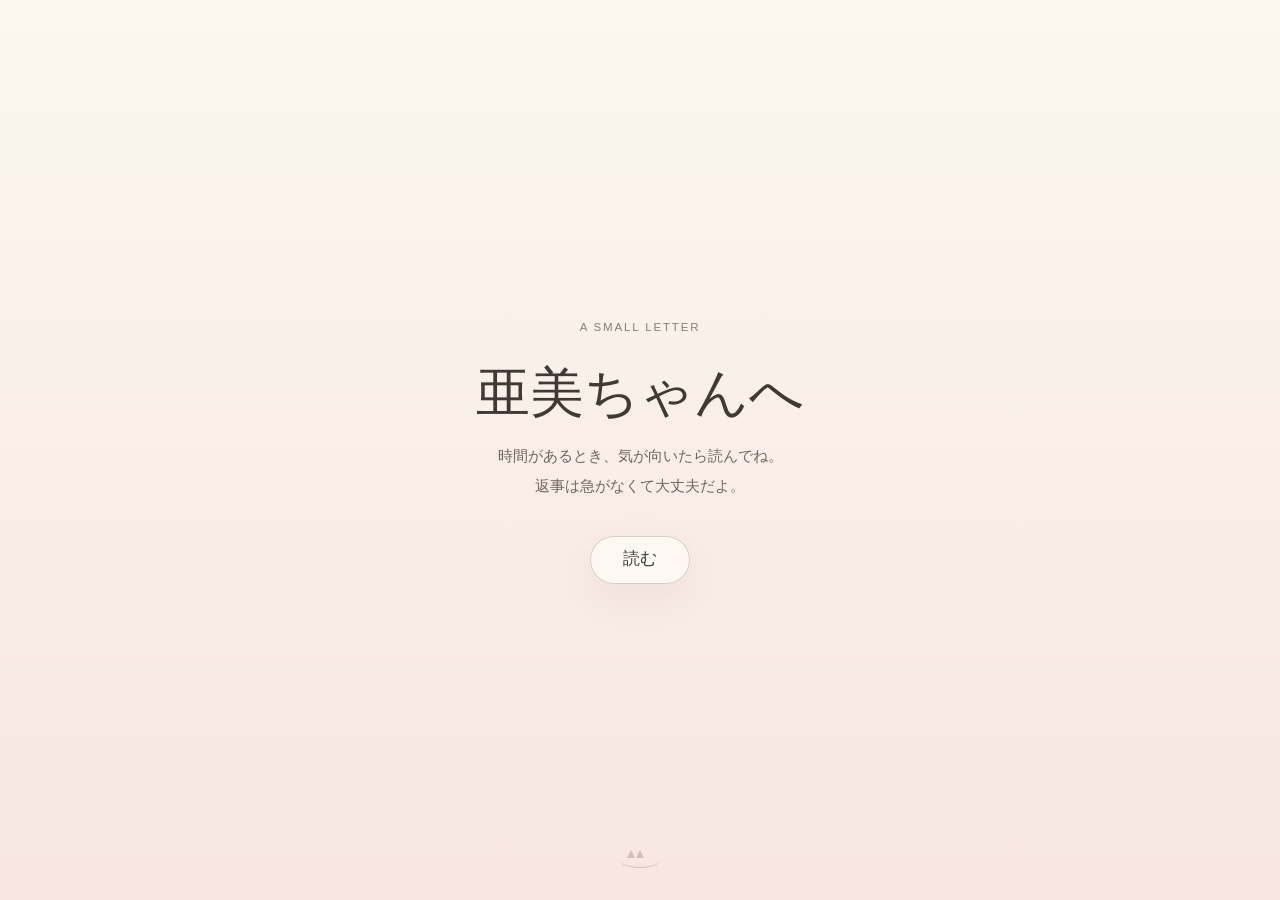
==== commit b3894978: "Use Japanese kanji for Ami name" ====
--- a/index.html
+++ b/index.html
@@ -4,8 +4,8 @@
     <meta charset="utf-8">
     <meta name="viewport" content="width=device-width, initial-scale=1">
     <meta name="color-scheme" content="light">
-    <title>亚美ちゃんへ</title>
-    <meta name="description" content="A small private letter for 亚美ちゃん.">
+    <title>亜美ちゃんへ</title>
+    <meta name="description" content="A small private letter for 亜美ちゃん.">
     <link rel="stylesheet" href="styles.css">
   </head>
   <body>
@@ -14,7 +14,7 @@
     <header class="cover" id="cover">
       <div class="cover__inner">
         <p class="cover__label">A SMALL LETTER</p>
-        <h1>亚美ちゃんへ</h1>
+        <h1>亜美ちゃんへ</h1>
         <p class="cover__note">
           時間があるとき、気が向いたら読んでね。<br>
           返事は急がなくて大丈夫だよ。
@@ -24,7 +24,17 @@
       <div class="quiet-cat" aria-hidden="true"></div>
     </header>
 
-    <main class="letter" id="letter" tabindex="-1" aria-label="亚美ちゃんへの手紙">
+    <main class="letter" id="letter" tabindex="-1" aria-label="亜美ちゃんへの手紙">
+      <div class="reading-progress" aria-label="読んでいる位置">
+        <span class="reading-progress__segment" data-progress-page="intro" aria-label="はじめに"></span>
+        <span class="reading-progress__segment" data-progress-page="1" aria-label="01"></span>
+        <span class="reading-progress__segment" data-progress-page="2" aria-label="02"></span>
+        <span class="reading-progress__segment" data-progress-page="3" aria-label="03"></span>
+        <span class="reading-progress__segment" data-progress-page="4" aria-label="04"></span>
+        <span class="reading-progress__segment" data-progress-page="5" aria-label="05"></span>
+        <span class="reading-progress__segment" data-progress-page="final" aria-label="最後の言葉"></span>
+      </div>
+
       <!--
         Edit the letter here.
         Keep each part in the same letter-section structure.
@@ -32,7 +42,7 @@
       -->
       <section class="letter-section intro-section reading-page" data-reading-page="intro" aria-labelledby="intro-title">
         <h2 id="intro-title">はじめに</h2>
-        <p>亚美ちゃん、ここを開いて読んでくれてありがとう。</p>
+        <p>亜美ちゃん、ここを開いて読んでくれてありがとう。</p>
         <p>かなり長い文章になってしまって、ごめんね。<br>でも、ここに書いたことは全部、この間ずっと僕が本当に伝えたかったことです。</p>
         <p>最後まで読めなくても大丈夫。<br>ここを開いてくれただけでも、本当にありがとう。</p>
         <nav class="page-navigation page-navigation--first" aria-label="手紙のページ移動">
@@ -43,22 +53,22 @@
       <section class="letter-section reading-page" data-reading-page="1" aria-labelledby="thinking-title">
         <p class="section-kicker">01</p>
         <h2 id="thinking-title">最近ずっと考えていたこと</h2>
-        <p>もうずいぶん長い間、亚美ちゃんからの連絡がないね。</p>
-        <p>「返事できなくても大丈夫だよ。ゆっくり休んでね」って言ったのは僕なのに、今になってこんなにつらくなってるなんて、全然さっぱりした男らしくないね（笑）。</p>
+        <p>もうずいぶん長い間、亜美ちゃんからの連絡がないね。</p>
+        <p>「返事できなくても大丈夫だよ。ゆっくり休んでね」って言ったのは僕なのに、今になってこんなにつらくなってるなんて、全然余裕ないね、僕（笑）。</p>
         <p>ここ何日もの夜、僕の頭の中は壊れた洗濯機みたいに、ずっとぐるぐる回り続けて止まらない。</p>
         <p>もしかして、好きな人ができたのかな。</p>
         <p>仕事のプレッシャーが大きすぎて、もう僕と連絡を取る時間も気力もないのかな。</p>
         <p>二人の未来について迷い始めたのかな。</p>
         <p>それとも、ただ少し一人になる時間が必要で、自分の生活のリズムを取り戻そうとしているのかな。</p>
-        <p>毎晩、日本語のサイトで、</p>
+        <p>毎晩、日本語で、</p>
         <p>「彼女が突然連絡してこなくなったのはなぜ？」</p>
         <p>って検索までしてる。</p>
-        <p>それどころか、ChatGPTまで捕まえて、この問題を何度も何度も一緒に分析してる。</p>
+        <p>それどころか、ChatGPTまで捕まえて、このことについて何度も何度も一緒に考えてる。</p>
         <p>今まで話した内容を全部まとめたら、たぶん論文一本くらい書けると思う（笑）。</p>
-        <p>……やっぱり全然さっぱりした男らしくないね。</p>
+        <p>……やっぱり僕、全然余裕ないね（笑）。</p>
         <p>でも、どれだけ考えても、本当の答えはわからない。</p>
-        <p>僕は亚美ちゃんの頭の中に入ることはできないから。</p>
-        <p>本当の答えを知っているのは、亚美ちゃんだけなんだと思う。</p>
+        <p>僕は亜美ちゃんの頭の中に入ることはできないから。</p>
+        <p>本当の答えを知っているのは、亜美ちゃんだけなんだと思う。</p>
         <nav class="page-navigation" aria-label="手紙のページ移動">
           <button class="page-nav-button" type="button" data-previous-page>← 前へ</button>
           <button class="page-nav-button" type="button" data-next-page>次へ →</button>
@@ -73,25 +83,25 @@
           <p>将来ハムスターを飼うか、猫を飼うかって、二人で真剣に話したこと。</p>
           <p>ニューカッスルで、せっかく水着に着替えたのに、なかなかプールに入りたがらなかったこと。</p>
           <p>ビールを一杯飲んだだけで、顔がリンゴみたいに真っ赤になったこと。</p>
-          <p>人に「嫌です」って言うのが苦手で、残業も断れず、一人で頑張っていた亚美ちゃん。</p>
+          <p>人に「嫌です」って言うのが苦手で、残業も断れず、一人で頑張っていた亜美ちゃん。</p>
           <p>浴槽の中でスマホを見ながら、「ここにいると安心する」って言っていたこと。</p>
           <p>まだまだ、たくさんある。</p>
-          <p>僕がキッチンで回鍋肉を作っていると、突然後ろから走ってきて抱きついてきた亚美ちゃん。</p>
+          <p>僕がキッチンで回鍋肉を作っていると、突然後ろから走ってきて抱きついてきた亜美ちゃん。</p>
           <p>僕を腕の中に抱っこして、子どもをあやすみたいに、「よしよし」ってしてくれたこと。</p>
-          <p>メガネが壊れちゃって、夜なのにサングラスをかけていた亚美ちゃん。</p>
+          <p>メガネが壊れちゃって、夜なのにサングラスをかけていた亜美ちゃん。</p>
           <p>それから、離れる前の日。</p>
-          <p>僕の胸の中で、ぐちゃぐちゃになるくらい泣いていた亚美ちゃん。</p>
-          <p>あんなふうに泣いている亚美ちゃんを見たのは、あれが初めてだったね。</p>
+          <p>僕の胸の中で、涙が止まらないくらい泣いていた亜美ちゃん。</p>
+          <p>あんなふうに泣いている亜美ちゃんを見たのは、あれが初めてだったね。</p>
           <p>今思い出しても、少し胸が痛くなる。</p>
         </div>
         <p>本当にたくさんあるね。</p>
         <p>そんな何でもないような小さな出来事が、一つずつ僕の記憶の中に残っている。</p>
         <p>思い出しているうちに、あの頃の幸せな気持ちが急に胸いっぱいに戻ってくる。</p>
-        <p>でも、そのすぐあとに、今は亚美ちゃんと連絡が取れない寂しさも一緒に押し寄せてくる。</p>
+        <p>でも、そのすぐあとに、今は亜美ちゃんと連絡が取れない寂しさも一緒に押し寄せてくる。</p>
         <p>だから時々、一人で笑いながら泣いてる。</p>
         <p>もし誰かに見られたら、たぶん「この人大丈夫？」って病院に連れていかれそうだね（笑）。</p>
         <p>そんな一つ一つの思い出が、少しずつ僕の心に刻まれていった。</p>
-        <p>気づいたら僕の心は、亚美ちゃんの形になっていた。</p>
+        <p>気づいたら僕の心は、亜美ちゃんの形になっていた。</p>
         <nav class="page-navigation" aria-label="手紙のページ移動">
           <button class="page-nav-button" type="button" data-previous-page>← 前へ</button>
           <button class="page-nav-button" type="button" data-next-page>次へ →</button>
@@ -104,38 +114,37 @@
         <p>二人で一緒に思い描いていた幸せな未来を思い出して、</p>
         <p>もしかしたら、もうその未来を見ることはできないのかもしれない、</p>
         <p>そう考えると、やっぱり涙が止まらなくなる。</p>
-        <p>本当は、亚美ちゃんが今ただ疲れすぎていて、何もする気力がないだけだったらいいのに、と思ってる。</p>
+        <p>正直、亜美ちゃんが今ただ疲れすぎていて、何もする気力がないだけだったらいいのに、って思ってる。</p>
         <p>でも、僕の大好きな女の子が本当にそこまで生活に追い詰められているのだとしたら、それもやっぱりつらい。</p>
-        <p>亚美ちゃんの身体も、心も、ちゃんと元気なのか心配してる。</p>
+        <p>亜美ちゃんの身体も、心も、ちゃんと元気なのか心配してる。</p>
         <p>この間、僕は日記を書き始めた。</p>
         <p>日本語もちゃんと勉強し始めた。</p>
         <p>今はもう五十音を全部ちゃんと読めるようになったよ！</p>
         <p>……まだ五十音だけだけどね（笑）。</p>
         <p>それから、ずっと放っていた部屋もきれいに掃除した。</p>
-        <p>何かをして、自分を考えすぎる状態から引っ張り出そうとしてる。</p>
+        <p>何かをして、少しでも考えすぎないようにしてる。</p>
         <p>それでも、周りが静かになると、悲しさはまた少しずつ戻ってくる。</p>
         <p>本当に大好きだから、どうしても心配してしまう。</p>
         <p>でも、この時間の中で、もう一つ考えるようになったことがある。</p>
-        <p>僕は、亚美ちゃんに僕たちの恋愛を「重いもの」だと思ってほしくない。</p>
+        <p>僕は、亜美ちゃんに僕たちの恋愛を「重いもの」だと思ってほしくない。</p>
         <p>まして、</p>
         <p>「私と結婚しなかったら、彼は日本に行けない」</p>
         <p>とか、</p>
         <p>「二人の未来が予定通りにならなかったら、彼の人生まで止まってしまう」</p>
         <p>なんて思ってほしくない。</p>
-        <p>僕の人生を、亚美ちゃんの肩に背負わせたくない。</p>
+        <p>僕の人生を、亜美ちゃんの肩に背負わせたくない。</p>
         <p>僕はたぶん、恋愛になるとすごく不安になりやすい人なんだと思う。</p>
         <p>だからいつも、</p>
         <p>「一番好きな人は誰？」</p>
         <p>「一番結婚したい人は誰？」</p>
-        <p>って亚美ちゃんに聞いてたよね。</p>
+        <p>って亜美ちゃんに聞いてたよね。</p>
         <p>それで何度も「好き」「愛してる」って言ってもらって、それを聞いてやっと安心してた。</p>
-        <p>今振り返ると、昼間は仕事でいろんなことに対応して、疲れて家に帰ってきたのに、夜になったら僕にこんなくだらない質問を何度もされる。</p>
-        <p>それは、ちょっと疲れるよね。</p>
-        <p>あの質問は、亚美ちゃんの問題じゃなかった。</p>
-        <p>僕が、自分の安心を相手からもらいすぎていたんだと思う。</p>
+        <p>今振り返ると、昼間は仕事でいろんなことに対応して、疲れて家に帰ってきた亜美ちゃんに、夜になると僕はこんなことを何度も聞いてたんだよね。</p>
+        <p>もしかしたら、少しずつプレッシャーになっていたのかもしれない。</p>
+        <p>あれは、亜美ちゃんに答えを求めることじゃなくて、僕自身が向き合わないといけない不安だったんだと思う。</p>
         <p>だから、僕ももう少し成長しないといけないね。</p>
         <p>好きな人に何度も「まだ僕のこと好き？」って確認しなくても、自分の心の中から安心を見つけられる人になりたい。</p>
-        <p>亚美ちゃんが疲れたときに、安心して逃げ込める場所になりたい。</p>
+        <p>亜美ちゃんが疲れたときに、安心して逃げ込める場所になりたい。</p>
         <p>もう一つのプレッシャーにはなりたくない。</p>
         <nav class="page-navigation" aria-label="手紙のページ移動">
           <button class="page-nav-button" type="button" data-previous-page>← 前へ</button>
@@ -150,31 +159,31 @@
         <p>もっと上手にできたことがあったんじゃないか。</p>
         <p>もう一度やり直せたら、何か違っていたんじゃないか。</p>
         <p>そう考えるたびに、また涙が止まらなくなる。</p>
-        <p>亚美ちゃんがしりとりしようって言ってくれたとき、もっと一緒に遊べばよかった。</p>
-        <p>亚美ちゃんが散歩に行きたいって言ったとき、家にこもってないで、ちゃんと元気を出して一緒に歩けばよかった。</p>
-        <p>「愛してる？」とか「一番好きなのは誰？」とか、そんな確認をもう少し減らして、亚美ちゃんに余計なプレッシャーをかけなければよかった。</p>
+        <p>亜美ちゃんがしりとりしようって言ってくれたとき、もっと一緒に遊べばよかった。</p>
+        <p>亜美ちゃんが散歩に行きたいって言ったとき、家にこもってないで、ちゃんと元気を出して一緒に歩けばよかった。</p>
+        <p>「愛してる？」とか「一番好きなのは誰？」とか、そんな確認をもう少し減らして、亜美ちゃんに余計なプレッシャーをかけなければよかった。</p>
         <p>今になると、「もしあのとき」がたくさん出てくる。</p>
-        <p>でも、こういう後悔も、自分が成長するために必要な授業なのかもしれないね。</p>
+        <p>でも、こういう後悔も、自分が成長するために必要な経験なのかもしれないね。</p>
         <p>もし誰かに、</p>
-        <p>「二人が出会ったあの日に戻れるとしたら、その後に起きることを全部知っていても、もう一度やり直したい？」</p>
+        <p>「二人が出会ったあの日に戻れるとしたら、その後に起きることを全部知っていても、それでももう一度、亜美ちゃんと恋をしたい？」</p>
         <p>って聞かれたら、</p>
         <p>僕の答えは、やっぱり「うん」だと思う。</p>
-        <p>亚美ちゃんとあんなに夢中になって恋をした時間を、何度選び直せたとしても、僕はきっとまた選ぶ。</p>
+        <p>何度やり直せたとしても、僕はきっとまた、亜美ちゃんと恋をする。</p>
         <p>自分が上手にできなかったことを後悔することはある。</p>
-        <p>でも、亚美ちゃんを愛したことを後悔したことは、一度もない。</p>
+        <p>でも、亜美ちゃんを愛したことを後悔したことは、一度もない。</p>
         <p>それでも、涙を拭けば、明日も太陽は昇る。</p>
         <p>少なくとも僕は、一緒にいた時間の中で、僕たちは本当にお互いを大切にしていたと信じてる。</p>
-        <p>今何が起きていたとしても、あのときの幸せまで嘘になるわけじゃない。</p>
-        <p>だから、亚美ちゃん。</p>
+        <p>今何が起きているとしても、あのときの幸せまで嘘になるわけじゃない。</p>
+        <p>だから、亜美ちゃん。</p>
         <p>僕の人生まで背負わなきゃ、なんて思わないでほしい。</p>
         <p>「私が結婚しなかったら、この人の人生は終わっちゃう」</p>
         <p>なんて、絶対に思わなくていい。</p>
-        <p>結婚のことも、二人が将来どこで暮らすかということも、もし今は考えるだけでわからなくなったり、重く感じたりするなら、ゆっくりでいい。</p>
+        <p>結婚のことも、二人が将来どこで暮らすかということも、もし今はまだわからなかったり、考えると重く感じたりするなら、ゆっくりでいい。</p>
         <p>今すぐ全部の答えを出さなくてもいい。</p>
         <p>僕も、自分の方法で東京に行く。</p>
         <p>そこで自分の生活を作って、自分の仕事を見つけて、自分自身の足で立てるように頑張る。</p>
-        <p>いつか僕が亚美ちゃんの隣に立つときは、</p>
-        <p>亚美ちゃんに僕の人生をそこまで運んでもらったからじゃなくて、</p>
+        <p>いつか僕が亜美ちゃんの隣に立つときは、</p>
+        <p>亜美ちゃんに僕の人生をそこまで運んでもらったからじゃなくて、</p>
         <p>僕自身が、一歩ずつそこまで歩いてきたからでありたい。</p>
         <p>未来は、答えを一つ選べば終わる選択問題じゃない。</p>
         <p>まだ書き終わっていない文章みたいなものだと思う。</p>
@@ -189,11 +198,11 @@
 
       <section class="letter-section reading-page" data-reading-page="5" aria-labelledby="ami-title">
         <p class="section-kicker">05</p>
-        <h2 id="ami-title">亚美ちゃんへ</h2>
-        <p>僕はこれからも、二人で並んで幸せな人生の道を歩いていけたらいいなと思ってる。</p>
-        <p>お互いを前に進ませてくれる存在になれたらいい。</p>
+        <h2 id="ami-title">亜美ちゃんへ</h2>
+        <p>僕はこれからも、二人で並んで、一緒に幸せな人生を歩いていけたらいいなと思ってる。</p>
+        <p>お互いに、前に進む力を与えられる存在になれたらいい。</p>
         <p>何年も経ったあと、渋谷の人混みですれ違っても、お互いに気づかないような二人にはなりたくない。</p>
-        <p>だから、亚美ちゃん。</p>
+        <p>だから、亜美ちゃん。</p>
         <p>もし少し余裕ができて、僕と話してもいいと思える日が来たら、</p>
         <p>抱えていることを僕に話してほしい。</p>
         <p>どれだけ長くてもいい。</p>
@@ -202,13 +211,12 @@
         <p>責めたりしない。</p>
         <p>すぐに答えを出してほしいとも言わない。</p>
         <p>二人で解決できることなら、一緒にゆっくり考えよう。</p>
-        <p>亚美ちゃん自身もどうしたらいいかわからないことなら、僕はただ静かに話を聞いているだけでもいい。</p>
-        <p>僕は亚美ちゃんの手を握って、一緒にこの長い夜を歩いていきたい。</p>
-        <p>そしていつか、</p>
-        <p>二人の朝日まで、一緒にたどり着きたい。</p>
+        <p>亜美ちゃん自身もどうしたらいいかわからないことなら、僕はただ静かに話を聞いているだけでもいい。</p>
+        <p>僕は亜美ちゃんの手を握って、二人でこの「Endless Rain」の中を歩いていきたい。</p>
+        <p>そしていつか、雨が上がったその先で、二人で晴れた空を見られたらいいな。</p>
         <p>それが、今の僕が本当に望んでいる未来です。</p>
         <p>でも、未来は僕一人のものじゃないこともわかってる。</p>
-        <p>だから最後に亚美ちゃんがどんな道を選んでも、</p>
+        <p>だから最後に亜美ちゃんがどんな道を選んでも、</p>
         <p>僕はその選択を尊重するし、受け止める。</p>
         <p>だって、最後にどんな未来になったとしても、</p>
         <p>僕はこの可愛い子に、ずっと幸せでいてほしいから。</p>
@@ -219,8 +227,8 @@
       </section>
 
       <section class="letter-ending reading-page" data-reading-page="final" aria-label="最後の言葉">
-        <p>亚美ちゃんは猫が一番好きだよね。</p>
-        <p>だから、これからの亚美ちゃんも、猫みたいに生きていってほしい。</p>
+        <p>亜美ちゃんは猫が一番好きだよね。</p>
+        <p>だから、これからの亜美ちゃんも、猫みたいに生きていってほしい。</p>
         <p>たくさん愛されて、</p>
         <p>自分の好きな場所にいて、</p>
         <p>自分の好きなことをして、</p>
@@ -231,13 +239,9 @@
         <p>そして目を覚ましたら、</p>
         <p>また新しい一日が始まる。</p>
         <p>そして、もしできるなら——</p>
-        <p>亚美ちゃんが疲れたときに、安心して帰ってこられる場所の一つに、僕もなれたらいいな。</p>
+        <p>亜美ちゃんが疲れたときに、安心して帰ってこられる場所の一つに、僕もなれたらいいな。</p>
         <p class="final-cat">🐈</p>
         <div class="resting-cat" aria-hidden="true"></div>
-
-        <nav class="page-navigation page-navigation--final" aria-label="手紙のページ移動">
-          <button class="page-nav-button" type="button" data-previous-page>← 前へ</button>
-        </nav>
 
         <div class="acknowledgement" id="acknowledgement">
           <div class="acknowledgement__prompt" id="ackPrompt">
@@ -249,6 +253,10 @@
             <div class="thank-you-cat" aria-hidden="true"></div>
           </div>
         </div>
+
+        <nav class="page-navigation page-navigation--final" aria-label="手紙のページ移動">
+          <button class="page-nav-button" type="button" data-previous-page>← 前へ</button>
+        </nav>
       </section>
     </main>
 
--- a/styles.css
+++ b/styles.css
@@ -214,6 +214,48 @@
   outline: none;
 }
 
+.reading-progress {
+  position: sticky;
+  top: 0.8rem;
+  z-index: 1;
+  display: grid;
+  grid-template-columns: repeat(7, minmax(0, 1fr));
+  align-items: center;
+  gap: 0.38rem;
+  width: min(100%, 18rem);
+  height: 1rem;
+  margin: -2.2rem auto 2.25rem;
+  pointer-events: none;
+}
+
+.reading-progress__segment {
+  display: block;
+  height: 2px;
+  border-radius: 999px;
+  background: rgba(148, 118, 106, 0.2);
+  opacity: 0.64;
+  transform: translateY(0);
+  transition:
+    height 260ms ease,
+    opacity 260ms ease,
+    transform 260ms ease,
+    background-color 260ms ease,
+    box-shadow 260ms ease;
+}
+
+.reading-progress__segment.is-past {
+  background: rgba(139, 105, 95, 0.34);
+  opacity: 0.72;
+}
+
+.reading-progress__segment.is-active {
+  height: 5px;
+  background: rgba(128, 92, 84, 0.58);
+  opacity: 1;
+  transform: translateY(-1.5px);
+  box-shadow: 0 0.32rem 0.9rem rgba(122, 88, 80, 0.12);
+}
+
 .letter-section {
   margin: 0;
   padding: 5rem 0;
@@ -277,8 +319,8 @@
 }
 
 .page-navigation--final {
-  margin-top: 4.8rem;
-  margin-bottom: 1.2rem;
+  margin-top: 3.6rem;
+  margin-bottom: 0;
 }
 
 .page-nav-button {
@@ -359,7 +401,7 @@
 
 .acknowledgement {
   width: min(100%, 26rem);
-  margin: 8.5rem auto 0;
+  margin: 2.8rem auto 0;
   color: #75665f;
 }
 
